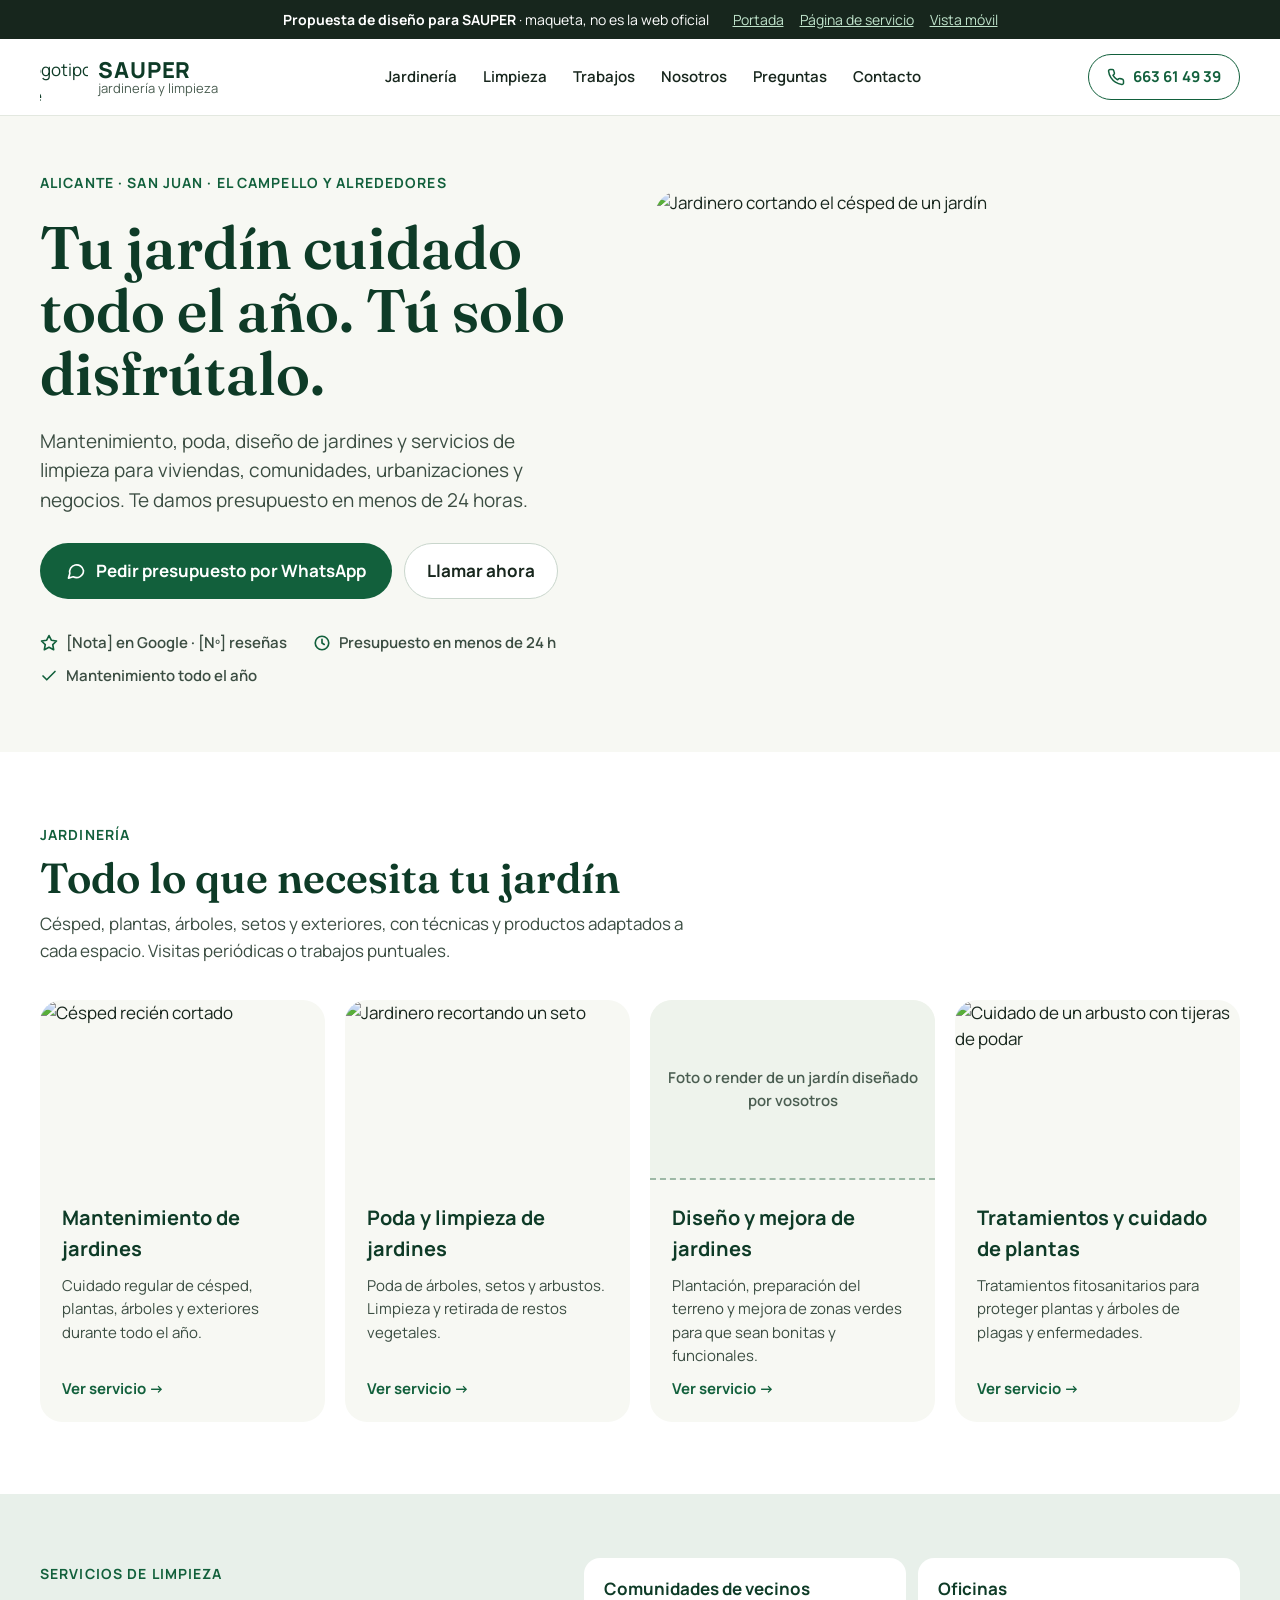
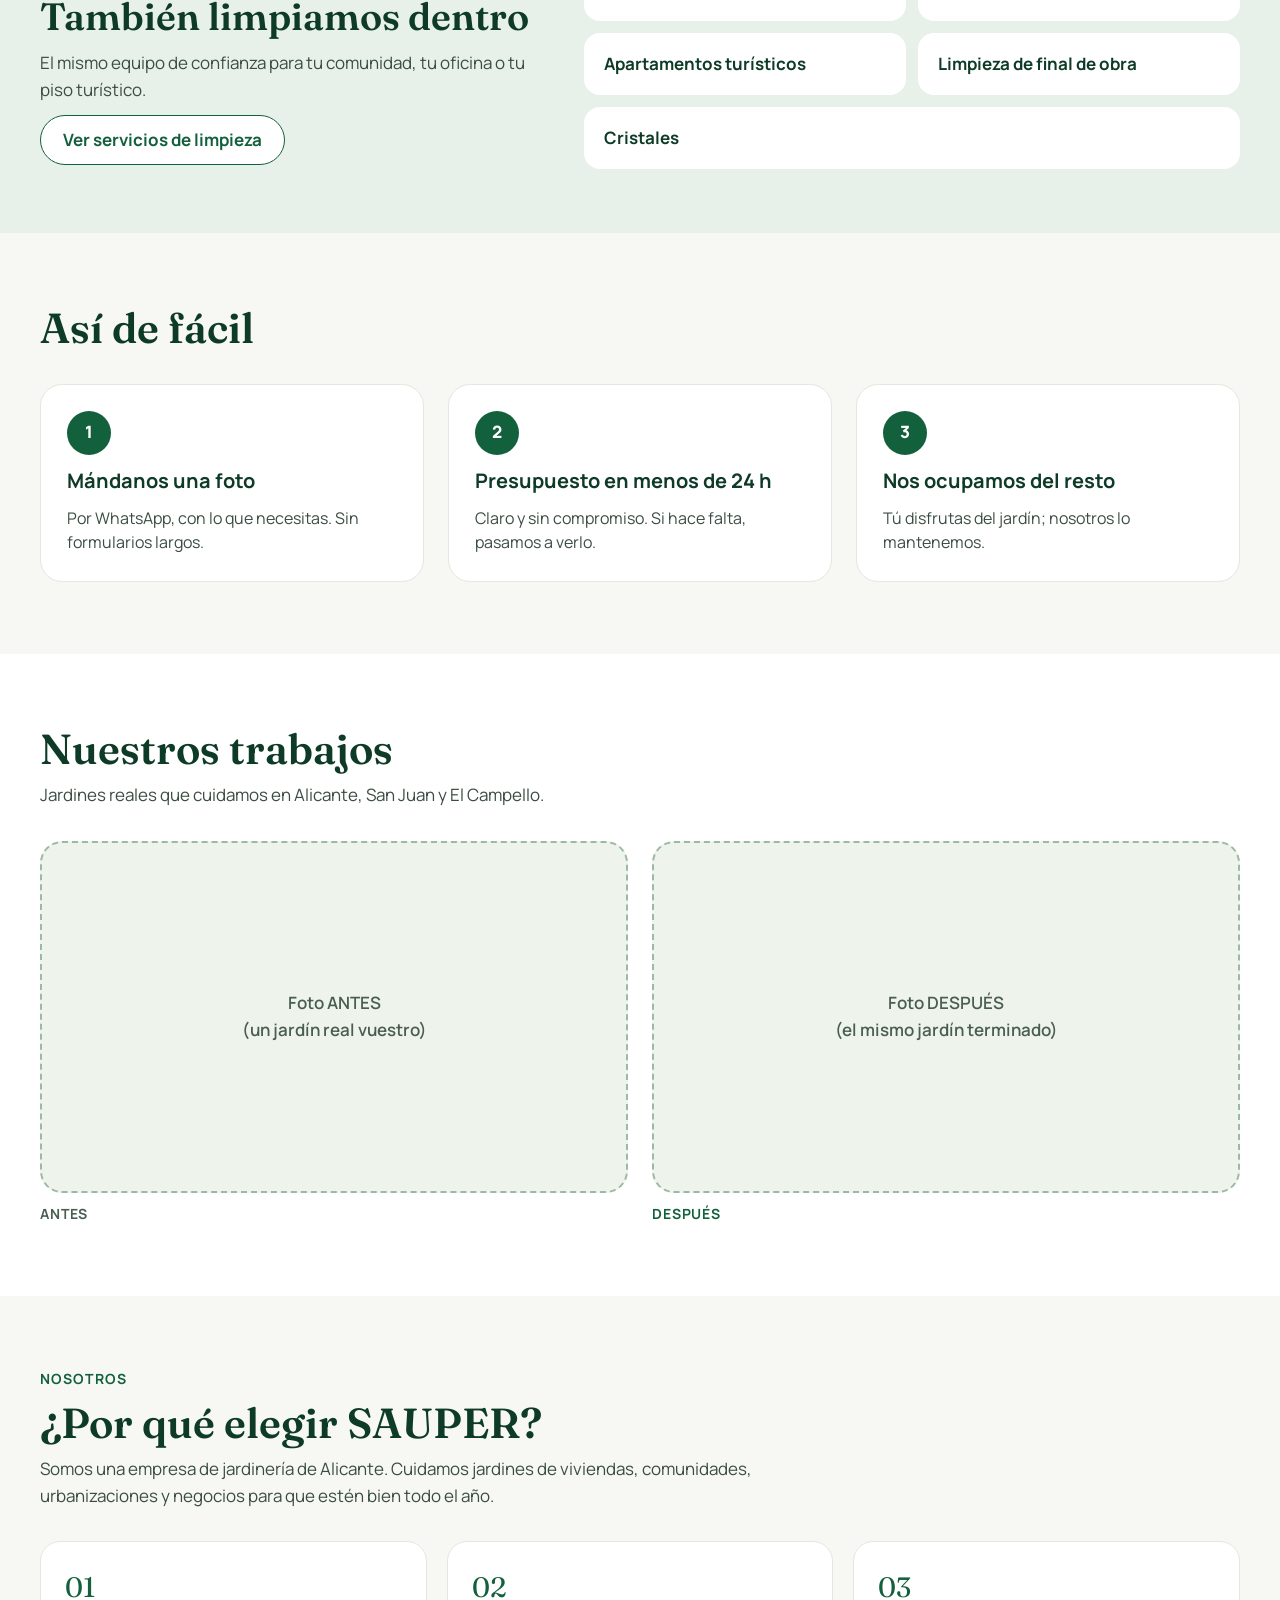
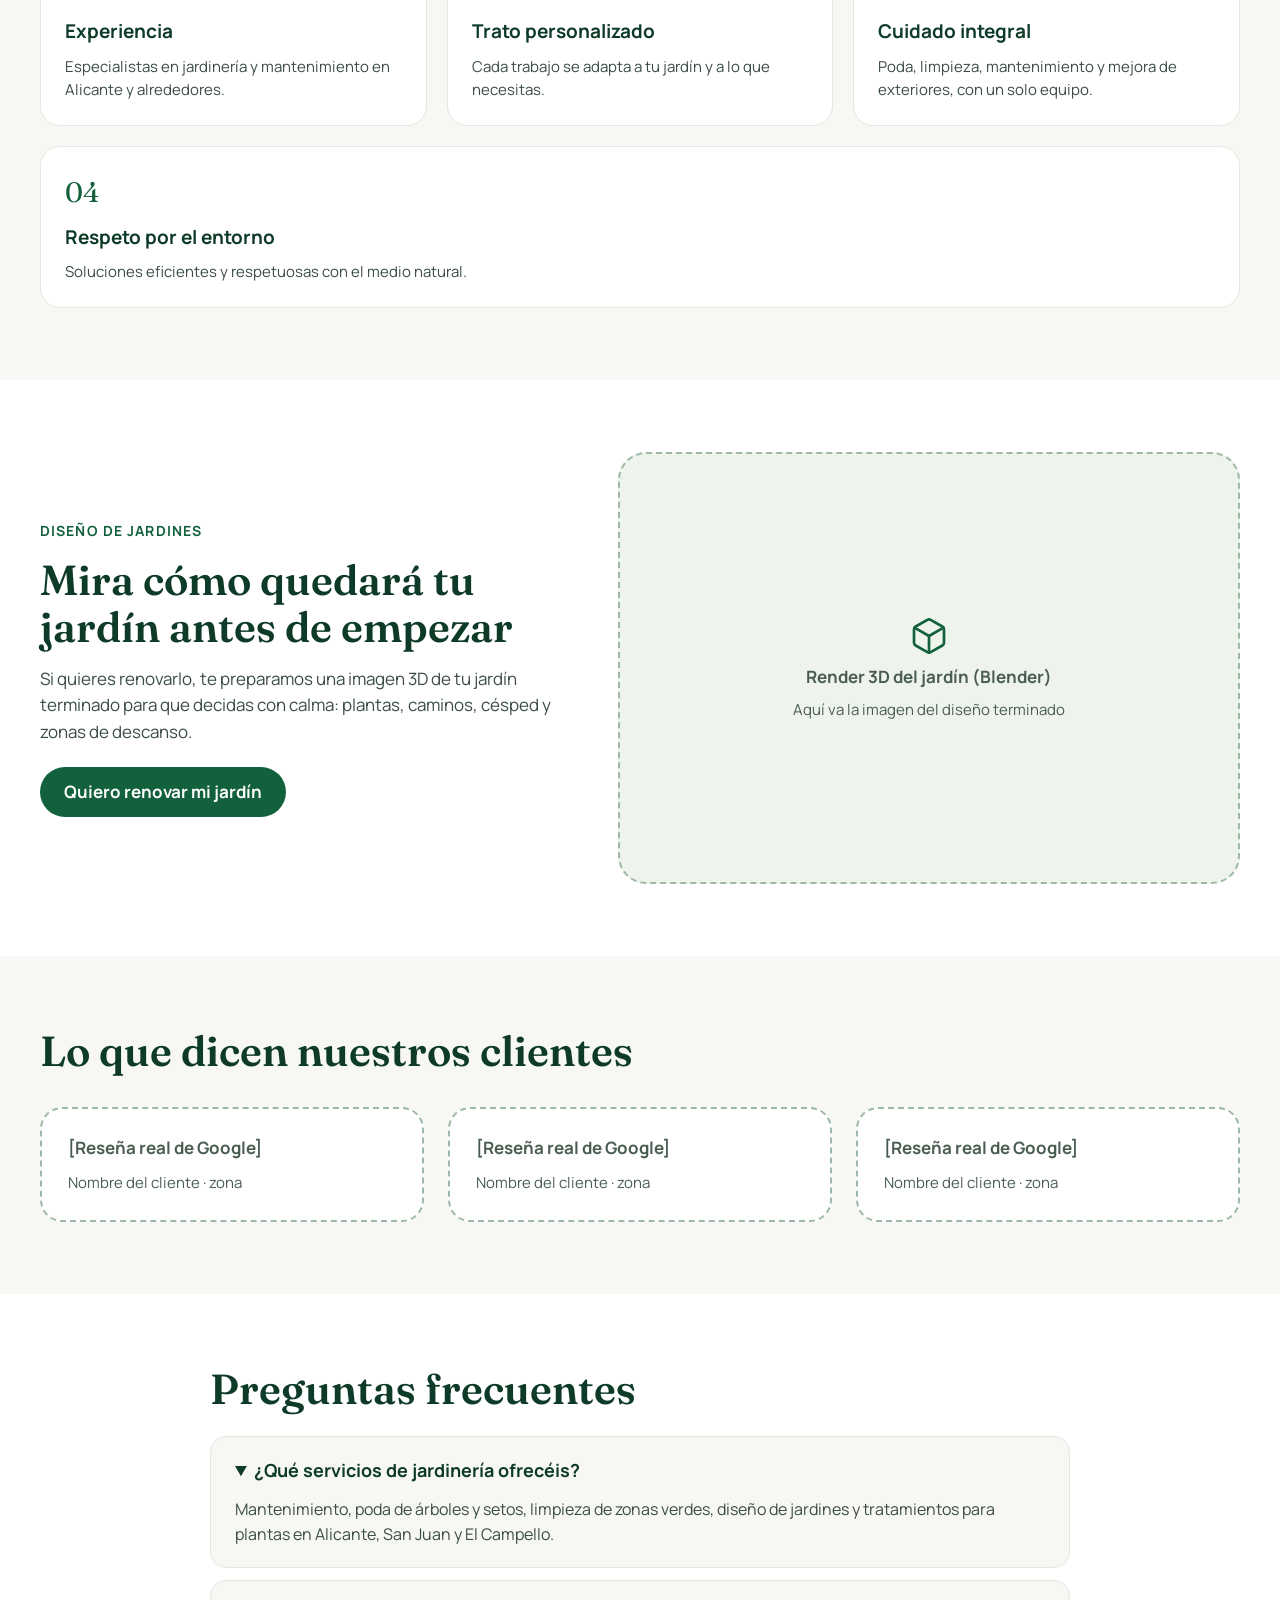
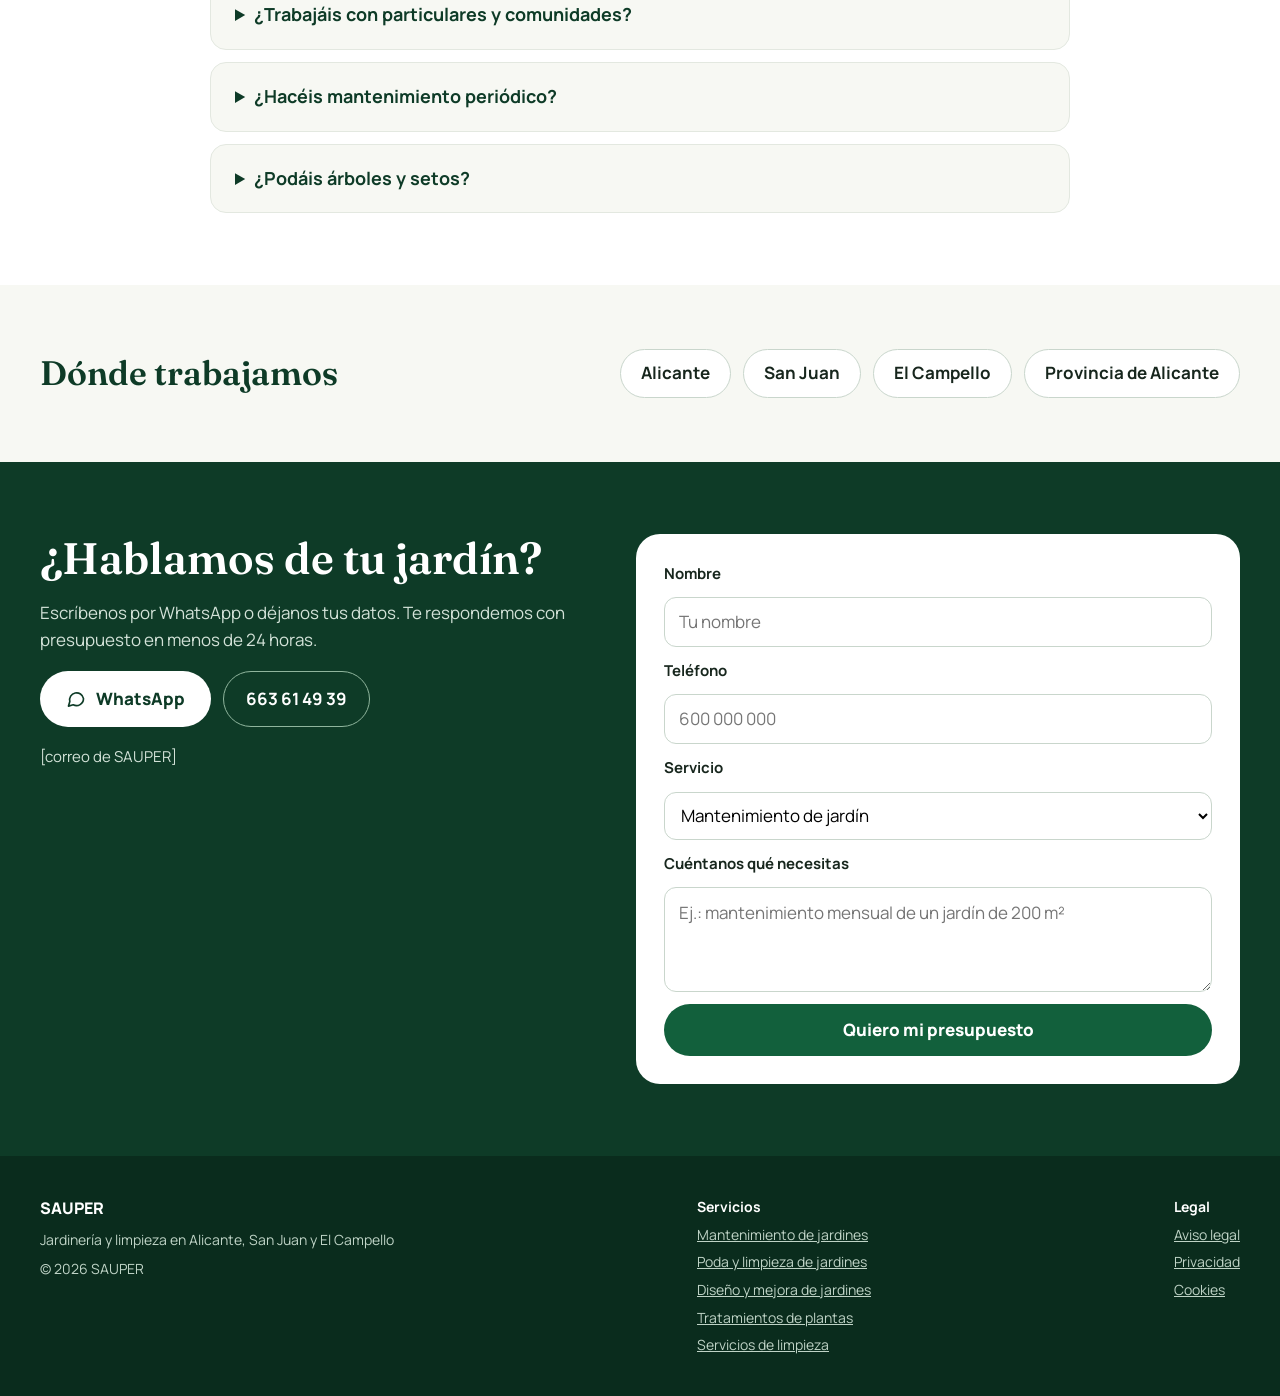
==== index.html @ d4f75118 "Add files via upload" ====
<!doctype html>
<html lang="es">
<head>
<meta charset="utf-8">
<meta name="viewport" content="width=device-width, initial-scale=1">
<meta name="robots" content="noindex, nofollow">
<title>SAUPER · Propuesta de nueva web</title>
<link rel="preconnect" href="https://fonts.googleapis.com">
<link href="https://fonts.googleapis.com/css2?family=Fraunces:opsz,wght@9..144,500;9..144,600&amp;family=Manrope:wght@400;500;600;700;800&amp;display=swap" rel="stylesheet">
<style>
body{margin:0}
a{color:#12603C}a:hover{color:#0B4129}
</style>
</head>
<body>
<div style="background:#17261D;color:#FFFFFF;font-family:'Manrope',system-ui,sans-serif;font-size:14px;padding:10px 24px;display:flex;flex-wrap:wrap;gap:8px 24px;align-items:center;justify-content:center;text-align:center"><span><strong>Propuesta de diseño para SAUPER</strong> · maqueta, no es la web oficial</span><span style="display:flex;gap:16px"><a href="index.html" style="color:#BFE3CB">Portada</a><a href="servicio-poda.html" style="color:#BFE3CB">Página de servicio</a><a href="movil.html" style="color:#BFE3CB">Vista móvil</a></span></div>
<div style="width: 100%; background: #F7F8F3; color: #17261D; font-family: 'Manrope', system-ui, sans-serif; font-size: 17px; line-height: 1.55">
<header style="background: #FFFFFF; border-bottom: 1px solid #E3E8E0">
<div style="max-width: 1200px; margin: 0 auto; padding: 14px 24px; display: flex; flex-wrap: wrap; align-items: center; justify-content: space-between; gap: 16px">
<a href="#inicio" style="display: flex; align-items: center; gap: 10px; text-decoration: none; color: #0E3B27">
<span style="width:48px;height:48px;overflow:hidden;position:relative;display:inline-block;flex:none"><img src="https://sauper.es/wp-content/themes/default/assets/img/logo.png" alt="Logotipo de SAUPER" style="position:absolute;width:82.8px;left:-18.0px;top:-11.9px;max-width:none"></span>
<span style="display: flex; flex-direction: column; line-height: 1.05">
<span style="font-weight: 800; font-size: 22px; letter-spacing: 0.04em">SAUPER</span>
<span style="font-size: 13px; color: #4A5D51">jardinería y limpieza</span>
</span>
</a>
<nav aria-label="Principal" style="display: flex; flex-wrap: wrap; gap: 26px; font-weight: 600; font-size: 15px">
<a href="#servicios" style="text-decoration: none; color: #17261D">Jardinería</a>
<a href="#limpieza" style="text-decoration: none; color: #17261D">Limpieza</a>
<a href="#trabajos" style="text-decoration: none; color: #17261D">Trabajos</a>
<a href="#nosotros" style="text-decoration: none; color: #17261D">Nosotros</a>
<a href="#preguntas" style="text-decoration: none; color: #17261D">Preguntas</a>
<a href="#contacto" style="text-decoration: none; color: #17261D">Contacto</a>
</nav>
<a href="tel:+34663614939" style="display: inline-flex; align-items: center; gap: 8px; min-height: 44px; padding: 0 18px; border-radius: 999px; border: 1.5px solid #12603C; color: #12603C; font-weight: 700; font-size: 15px; text-decoration: none">
<svg aria-hidden="true" width="18" height="18" viewBox="0 0 24 24" fill="none" stroke="currentColor" stroke-width="2" stroke-linecap="round" stroke-linejoin="round"><path d="M22 16.9v3a2 2 0 0 1-2.2 2 19.8 19.8 0 0 1-8.6-3.1 19.5 19.5 0 0 1-6-6A19.8 19.8 0 0 1 2.1 4.2 2 2 0 0 1 4.1 2h3a2 2 0 0 1 2 1.7c.1.9.4 1.8.7 2.7a2 2 0 0 1-.5 2.1L8 9.8a16 16 0 0 0 6 6l1.3-1.3a2 2 0 0 1 2.1-.4c.9.3 1.8.6 2.7.7a2 2 0 0 1 1.7 2z"></path></svg>
663 61 49 39
</a>
</div>
</header>
<section id="inicio" style="max-width: 1200px; margin: 0 auto; padding: 56px 24px 64px; display: flex; flex-wrap: wrap; align-items: center; gap: 48px">
<div style="flex: 1 1 440px; min-width: 0; display: flex; flex-direction: column; gap: 22px">
<p style="margin: 0; font-weight: 700; font-size: 14px; letter-spacing: 0.08em; text-transform: uppercase; color: #12603C">Alicante · San Juan · El Campello y alrededores</p>
<h1 style="margin: 0; font-family: 'Fraunces', Georgia, serif; font-weight: 600; font-size: 60px; line-height: 1.05; color: #0E3B27">Tu jardín cuidado todo el año. Tú solo disfrútalo.</h1>
<p style="margin: 0; font-size: 19px; color: #3B4D42; max-width: 540px">Mantenimiento, poda, diseño de jardines y servicios de limpieza para viviendas, comunidades, urbanizaciones y negocios. Te damos presupuesto en menos de 24 horas.</p>
<div style="display: flex; flex-wrap: wrap; gap: 12px; padding-top: 6px">
<a href="https://wa.me/34663614939" style="display: inline-flex; align-items: center; gap: 10px; min-height: 54px; padding: 0 26px; border-radius: 999px; background: #12603C; color: #FFFFFF; font-weight: 700; font-size: 17px; text-decoration: none">
<svg aria-hidden="true" width="20" height="20" viewBox="0 0 24 24" fill="none" stroke="currentColor" stroke-width="2" stroke-linecap="round" stroke-linejoin="round"><path d="M21 11.5a8.4 8.4 0 0 1-12.4 7.4L3 20.5l1.6-5.4A8.4 8.4 0 1 1 21 11.5z"></path></svg>
Pedir presupuesto por WhatsApp
</a>
<a href="tel:+34663614939" style="display: inline-flex; align-items: center; min-height: 54px; padding: 0 22px; border-radius: 999px; background: #FFFFFF; border: 1.5px solid #C9D6CC; color: #17261D; font-weight: 700; font-size: 17px; text-decoration: none">Llamar ahora</a>
</div>
<div style="display: flex; flex-wrap: wrap; gap: 10px 26px; padding-top: 10px; font-size: 15px; color: #3B4D42; font-weight: 600">
<span style="display: inline-flex; align-items: center; gap: 8px"><svg aria-hidden="true" width="18" height="18" viewBox="0 0 24 24" fill="none" stroke="#12603C" stroke-width="2.2" stroke-linecap="round" stroke-linejoin="round"><polygon points="12 2 15.1 8.3 22 9.3 17 14.1 18.2 21 12 17.8 5.8 21 7 14.1 2 9.3 8.9 8.3 12 2"></polygon></svg>[Nota] en Google · [Nº] reseñas</span>
<span style="display: inline-flex; align-items: center; gap: 8px"><svg aria-hidden="true" width="18" height="18" viewBox="0 0 24 24" fill="none" stroke="#12603C" stroke-width="2.2" stroke-linecap="round" stroke-linejoin="round"><circle cx="12" cy="12" r="9"></circle><polyline points="12 7 12 12 15 14"></polyline></svg>Presupuesto en menos de 24 h</span>
<span style="display: inline-flex; align-items: center; gap: 8px"><svg aria-hidden="true" width="18" height="18" viewBox="0 0 24 24" fill="none" stroke="#12603C" stroke-width="2.2" stroke-linecap="round" stroke-linejoin="round"><polyline points="20 6 9 17 4 12"></polyline></svg>Mantenimiento todo el año</span>
</div>
</div>
<div style="flex: 1 1 460px; min-width: 0">
<img src="https://sauper.es/wp-content/uploads/2026/05/Perfekt-gemahter-Rasen-%E2%80%93-Tipps-fur-ein-gleichmasiges-Schnittbild.jpg" alt="Jardinero cortando el césped de un jardín" style="width: 100%; height: 480px; object-fit: cover; border-radius: 28px; display: block">
</div>
</section>
<section id="servicios" style="background: #FFFFFF; padding: 72px 0">
<div style="max-width: 1200px; margin: 0 auto; padding: 0 24px; display: flex; flex-direction: column; gap: 36px">
<div style="display: flex; flex-direction: column; gap: 10px; max-width: 680px">
<p style="margin: 0; font-weight: 700; font-size: 14px; letter-spacing: 0.08em; text-transform: uppercase; color: #12603C">Jardinería</p>
<h2 style="margin: 0; font-family: 'Fraunces', Georgia, serif; font-weight: 600; font-size: 42px; line-height: 1.1; color: #0E3B27">Todo lo que necesita tu jardín</h2>
<p style="margin: 0; color: #3B4D42">Césped, plantas, árboles, setos y exteriores, con técnicas y productos adaptados a cada espacio. Visitas periódicas o trabajos puntuales.</p>
</div>
<div style="display: flex; flex-wrap: wrap; gap: 20px">
<article style="flex: 1 1 250px; min-width: 0; background: #F7F8F3; border-radius: 22px; overflow: hidden; display: flex; flex-direction: column">
<img src="https://sauper.es/wp-content/uploads/2026/05/Perfekt-gemahter-Rasen-%E2%80%93-Tipps-fur-ein-gleichmasiges-Schnittbild.jpg" alt="Césped recién cortado" style="width: 100%; height: 180px; object-fit: cover; display: block">
<div style="padding: 22px; display: flex; flex-direction: column; gap: 10px; flex-grow: 1">
<h3 style="margin: 0; font-size: 20px; color: #0E3B27">Mantenimiento de jardines</h3>
<p style="margin: 0; color: #3B4D42; font-size: 15px; flex-grow: 1">Cuidado regular de césped, plantas, árboles y exteriores durante todo el año.</p>
<a href="#" style="font-weight: 700; font-size: 15px; text-decoration: none">Ver servicio →</a>
</div>
</article>
<article style="flex: 1 1 250px; min-width: 0; background: #F7F8F3; border-radius: 22px; overflow: hidden; display: flex; flex-direction: column">
<img src="https://sauper.es/wp-content/uploads/2026/05/3613.jpg" alt="Jardinero recortando un seto" style="width: 100%; height: 180px; object-fit: cover; object-position: 60% 30%; display: block">
<div style="padding: 22px; display: flex; flex-direction: column; gap: 10px; flex-grow: 1">
<h3 style="margin: 0; font-size: 20px; color: #0E3B27">Poda y limpieza de jardines</h3>
<p style="margin: 0; color: #3B4D42; font-size: 15px; flex-grow: 1">Poda de árboles, setos y arbustos. Limpieza y retirada de restos vegetales.</p>
<a href="servicio-poda.html" style="font-weight: 700; font-size: 15px; text-decoration: none">Ver servicio →</a>
</div>
</article>
<article style="flex: 1 1 250px; min-width: 0; background: #F7F8F3; border-radius: 22px; overflow: hidden; display: flex; flex-direction: column">
<div style="height: 180px; box-sizing: border-box; border-bottom: 2px dashed #9DB8A6; background: #EEF3EC; display: flex; align-items: center; justify-content: center; text-align: center; padding: 16px; color: #4A5D51; font-weight: 600; font-size: 15px">Foto o render de un jardín diseñado por vosotros</div>
<div style="padding: 22px; display: flex; flex-direction: column; gap: 10px; flex-grow: 1">
<h3 style="margin: 0; font-size: 20px; color: #0E3B27">Diseño y mejora de jardines</h3>
<p style="margin: 0; color: #3B4D42; font-size: 15px; flex-grow: 1">Plantación, preparación del terreno y mejora de zonas verdes para que sean bonitas y funcionales.</p>
<a href="#" style="font-weight: 700; font-size: 15px; text-decoration: none">Ver servicio →</a>
</div>
</article>
<article style="flex: 1 1 250px; min-width: 0; background: #F7F8F3; border-radius: 22px; overflow: hidden; display: flex; flex-direction: column">
<img src="https://sauper.es/wp-content/uploads/2026/05/314.jpg" alt="Cuidado de un arbusto con tijeras de podar" style="width: 100%; height: 180px; object-fit: cover; display: block">
<div style="padding: 22px; display: flex; flex-direction: column; gap: 10px; flex-grow: 1">
<h3 style="margin: 0; font-size: 20px; color: #0E3B27">Tratamientos y cuidado de plantas</h3>
<p style="margin: 0; color: #3B4D42; font-size: 15px; flex-grow: 1">Tratamientos fitosanitarios para proteger plantas y árboles de plagas y enfermedades.</p>
<a href="#" style="font-weight: 700; font-size: 15px; text-decoration: none">Ver servicio →</a>
</div>
</article>
</div>
</div>
</section>
<section id="limpieza" style="padding: 64px 0; background: #E8F0EA">
<div style="max-width: 1200px; margin: 0 auto; padding: 0 24px; display: flex; flex-wrap: wrap; align-items: center; gap: 32px 48px">
<div style="flex: 1 1 360px; min-width: 0; display: flex; flex-direction: column; gap: 12px">
<p style="margin: 0; font-weight: 700; font-size: 14px; letter-spacing: 0.08em; text-transform: uppercase; color: #12603C">Servicios de limpieza</p>
<h2 style="margin: 0; font-family: 'Fraunces', Georgia, serif; font-weight: 600; font-size: 38px; line-height: 1.1; color: #0E3B27">También limpiamos dentro</h2>
<p style="margin: 0; color: #3B4D42">El mismo equipo de confianza para tu comunidad, tu oficina o tu piso turístico.</p>
<div><a href="#" style="display: inline-flex; align-items: center; min-height: 48px; padding: 0 22px; border-radius: 999px; background: #FFFFFF; border: 1.5px solid #12603C; color: #12603C; font-weight: 700; text-decoration: none">Ver servicios de limpieza</a></div>
</div>
<ul style="flex: 1 1 520px; min-width: 0; margin: 0; padding: 0; list-style: none; display: flex; flex-wrap: wrap; gap: 12px">
<li style="flex: 1 1 200px; padding: 18px 20px; border-radius: 16px; background: #FFFFFF; font-weight: 700; color: #0E3B27">Comunidades de vecinos</li>
<li style="flex: 1 1 200px; padding: 18px 20px; border-radius: 16px; background: #FFFFFF; font-weight: 700; color: #0E3B27">Oficinas</li>
<li style="flex: 1 1 200px; padding: 18px 20px; border-radius: 16px; background: #FFFFFF; font-weight: 700; color: #0E3B27">Apartamentos turísticos</li>
<li style="flex: 1 1 200px; padding: 18px 20px; border-radius: 16px; background: #FFFFFF; font-weight: 700; color: #0E3B27">Limpieza de final de obra</li>
<li style="flex: 1 1 200px; padding: 18px 20px; border-radius: 16px; background: #FFFFFF; font-weight: 700; color: #0E3B27">Cristales</li>
</ul>
</div>
</section>
<section style="padding: 72px 0">
<div style="max-width: 1200px; margin: 0 auto; padding: 0 24px; display: flex; flex-direction: column; gap: 32px">
<h2 style="margin: 0; font-family: 'Fraunces', Georgia, serif; font-weight: 600; font-size: 42px; line-height: 1.1; color: #0E3B27">Así de fácil</h2>
<ol style="margin: 0; padding: 0; list-style: none; display: flex; flex-wrap: wrap; gap: 24px">
<li style="flex: 1 1 260px; min-width: 0; display: flex; flex-direction: column; gap: 10px; padding: 26px; background: #FFFFFF; border: 1px solid #E3E8E0; border-radius: 22px">
<span style="width: 44px; height: 44px; border-radius: 50%; background: #12603C; color: #FFFFFF; display: flex; align-items: center; justify-content: center; font-weight: 800">1</span>
<h3 style="margin: 0; font-size: 20px; color: #0E3B27">Mándanos una foto</h3>
<p style="margin: 0; color: #3B4D42; font-size: 16px">Por WhatsApp, con lo que necesitas. Sin formularios largos.</p>
</li>
<li style="flex: 1 1 260px; min-width: 0; display: flex; flex-direction: column; gap: 10px; padding: 26px; background: #FFFFFF; border: 1px solid #E3E8E0; border-radius: 22px">
<span style="width: 44px; height: 44px; border-radius: 50%; background: #12603C; color: #FFFFFF; display: flex; align-items: center; justify-content: center; font-weight: 800">2</span>
<h3 style="margin: 0; font-size: 20px; color: #0E3B27">Presupuesto en menos de 24 h</h3>
<p style="margin: 0; color: #3B4D42; font-size: 16px">Claro y sin compromiso. Si hace falta, pasamos a verlo.</p>
</li>
<li style="flex: 1 1 260px; min-width: 0; display: flex; flex-direction: column; gap: 10px; padding: 26px; background: #FFFFFF; border: 1px solid #E3E8E0; border-radius: 22px">
<span style="width: 44px; height: 44px; border-radius: 50%; background: #12603C; color: #FFFFFF; display: flex; align-items: center; justify-content: center; font-weight: 800">3</span>
<h3 style="margin: 0; font-size: 20px; color: #0E3B27">Nos ocupamos del resto</h3>
<p style="margin: 0; color: #3B4D42; font-size: 16px">Tú disfrutas del jardín; nosotros lo mantenemos.</p>
</li>
</ol>
</div>
</section>
<section id="trabajos" style="background: #FFFFFF; padding: 72px 0">
<div style="max-width: 1200px; margin: 0 auto; padding: 0 24px; display: flex; flex-direction: column; gap: 32px">
<div style="display: flex; flex-direction: column; gap: 10px; max-width: 640px">
<h2 style="margin: 0; font-family: 'Fraunces', Georgia, serif; font-weight: 600; font-size: 42px; line-height: 1.1; color: #0E3B27">Nuestros trabajos</h2>
<p style="margin: 0; color: #3B4D42">Jardines reales que cuidamos en Alicante, San Juan y El Campello.</p>
</div>
<div style="display: flex; flex-wrap: wrap; gap: 24px">
<figure style="flex: 1 1 360px; min-width: 0; margin: 0; display: flex; flex-direction: column; gap: 10px">
<div style="height: 300px; border-radius: 22px; border: 2px dashed #9DB8A6; background: #EEF3EC; display: flex; align-items: center; justify-content: center; text-align: center; padding: 24px; color: #4A5D51; font-weight: 600">Foto ANTES<br>(un jardín real vuestro)</div>
<figcaption style="font-size: 14px; font-weight: 700; color: #4A5D51; text-transform: uppercase; letter-spacing: 0.06em">Antes</figcaption>
</figure>
<figure style="flex: 1 1 360px; min-width: 0; margin: 0; display: flex; flex-direction: column; gap: 10px">
<div style="height: 300px; border-radius: 22px; border: 2px dashed #9DB8A6; background: #EEF3EC; display: flex; align-items: center; justify-content: center; text-align: center; padding: 24px; color: #4A5D51; font-weight: 600">Foto DESPUÉS<br>(el mismo jardín terminado)</div>
<figcaption style="font-size: 14px; font-weight: 700; color: #12603C; text-transform: uppercase; letter-spacing: 0.06em">Después</figcaption>
</figure>
</div>
</div>
</section>
<section id="nosotros" style="padding: 72px 0">
<div style="max-width: 1200px; margin: 0 auto; padding: 0 24px; display: flex; flex-direction: column; gap: 32px">
<div style="display: flex; flex-direction: column; gap: 10px; max-width: 720px">
<p style="margin: 0; font-weight: 700; font-size: 14px; letter-spacing: 0.08em; text-transform: uppercase; color: #12603C">Nosotros</p>
<h2 style="margin: 0; font-family: 'Fraunces', Georgia, serif; font-weight: 600; font-size: 42px; line-height: 1.1; color: #0E3B27">¿Por qué elegir SAUPER?</h2>
<p style="margin: 0; color: #3B4D42">Somos una empresa de jardinería de Alicante. Cuidamos jardines de viviendas, comunidades, urbanizaciones y negocios para que estén bien todo el año.</p>
</div>
<div style="display: flex; flex-wrap: wrap; gap: 20px">
<div style="flex: 1 1 250px; min-width: 0; padding: 24px; background: #FFFFFF; border: 1px solid #E3E8E0; border-radius: 20px; display: flex; flex-direction: column; gap: 8px">
<span style="font-family: 'Fraunces', Georgia, serif; font-size: 28px; color: #12603C">01</span>
<h3 style="margin: 0; font-size: 19px; color: #0E3B27">Experiencia</h3>
<p style="margin: 0; color: #3B4D42; font-size: 15px">Especialistas en jardinería y mantenimiento en Alicante y alrededores.</p>
</div>
<div style="flex: 1 1 250px; min-width: 0; padding: 24px; background: #FFFFFF; border: 1px solid #E3E8E0; border-radius: 20px; display: flex; flex-direction: column; gap: 8px">
<span style="font-family: 'Fraunces', Georgia, serif; font-size: 28px; color: #12603C">02</span>
<h3 style="margin: 0; font-size: 19px; color: #0E3B27">Trato personalizado</h3>
<p style="margin: 0; color: #3B4D42; font-size: 15px">Cada trabajo se adapta a tu jardín y a lo que necesitas.</p>
</div>
<div style="flex: 1 1 250px; min-width: 0; padding: 24px; background: #FFFFFF; border: 1px solid #E3E8E0; border-radius: 20px; display: flex; flex-direction: column; gap: 8px">
<span style="font-family: 'Fraunces', Georgia, serif; font-size: 28px; color: #12603C">03</span>
<h3 style="margin: 0; font-size: 19px; color: #0E3B27">Cuidado integral</h3>
<p style="margin: 0; color: #3B4D42; font-size: 15px">Poda, limpieza, mantenimiento y mejora de exteriores, con un solo equipo.</p>
</div>
<div style="flex: 1 1 250px; min-width: 0; padding: 24px; background: #FFFFFF; border: 1px solid #E3E8E0; border-radius: 20px; display: flex; flex-direction: column; gap: 8px">
<span style="font-family: 'Fraunces', Georgia, serif; font-size: 28px; color: #12603C">04</span>
<h3 style="margin: 0; font-size: 19px; color: #0E3B27">Respeto por el entorno</h3>
<p style="margin: 0; color: #3B4D42; font-size: 15px">Soluciones eficientes y respetuosas con el medio natural.</p>
</div>
</div>
</div>
</section>
<section style="background: #FFFFFF; padding: 72px 0">
<div style="max-width: 1200px; margin: 0 auto; padding: 0 24px; display: flex; flex-wrap: wrap; align-items: center; gap: 48px">
<div style="flex: 1 1 420px; min-width: 0; display: flex; flex-direction: column; gap: 16px">
<p style="margin: 0; font-weight: 700; font-size: 14px; letter-spacing: 0.08em; text-transform: uppercase; color: #12603C">Diseño de jardines</p>
<h2 style="margin: 0; font-family: 'Fraunces', Georgia, serif; font-weight: 600; font-size: 42px; line-height: 1.1; color: #0E3B27">Mira cómo quedará tu jardín antes de empezar</h2>
<p style="margin: 0; color: #3B4D42">Si quieres renovarlo, te preparamos una imagen 3D de tu jardín terminado para que decidas con calma: plantas, caminos, césped y zonas de descanso.</p>
<div style="padding-top: 6px"><a href="https://wa.me/34663614939" style="display: inline-flex; align-items: center; min-height: 50px; padding: 0 24px; border-radius: 999px; background: #12603C; color: #FFFFFF; font-weight: 700; text-decoration: none">Quiero renovar mi jardín</a></div>
</div>
<div style="flex: 1 1 460px; min-width: 0; height: 380px; border-radius: 28px; border: 2px dashed #9DB8A6; background: #EEF3EC; display: flex; flex-direction: column; align-items: center; justify-content: center; gap: 8px; text-align: center; padding: 24px; color: #4A5D51">
<svg aria-hidden="true" width="40" height="40" viewBox="0 0 24 24" fill="none" stroke="#12603C" stroke-width="1.6" stroke-linecap="round" stroke-linejoin="round"><path d="M21 16V8a2 2 0 0 0-1-1.7l-7-4a2 2 0 0 0-2 0l-7 4A2 2 0 0 0 3 8v8a2 2 0 0 0 1 1.7l7 4a2 2 0 0 0 2 0l7-4a2 2 0 0 0 1-1.7z"></path><polyline points="3.3 7 12 12 20.7 7"></polyline><line x1="12" y1="22" x2="12" y2="12"></line></svg>
<span style="font-weight: 700">Render 3D del jardín (Blender)</span>
<span style="font-size: 15px">Aquí va la imagen del diseño terminado</span>
</div>
</div>
</section>
<section style="padding: 72px 0">
<div style="max-width: 1200px; margin: 0 auto; padding: 0 24px; display: flex; flex-direction: column; gap: 32px">
<h2 style="margin: 0; font-family: 'Fraunces', Georgia, serif; font-weight: 600; font-size: 42px; line-height: 1.1; color: #0E3B27">Lo que dicen nuestros clientes</h2>
<div style="display: flex; flex-wrap: wrap; gap: 24px">
<blockquote style="flex: 1 1 300px; min-width: 0; margin: 0; padding: 26px; border-radius: 22px; border: 2px dashed #9DB8A6; background: #FFFFFF; color: #4A5D51; display: flex; flex-direction: column; gap: 10px">
<span style="font-weight: 700">[Reseña real de Google]</span>
<span style="font-size: 15px">Nombre del cliente · zona</span>
</blockquote>
<blockquote style="flex: 1 1 300px; min-width: 0; margin: 0; padding: 26px; border-radius: 22px; border: 2px dashed #9DB8A6; background: #FFFFFF; color: #4A5D51; display: flex; flex-direction: column; gap: 10px">
<span style="font-weight: 700">[Reseña real de Google]</span>
<span style="font-size: 15px">Nombre del cliente · zona</span>
</blockquote>
<blockquote style="flex: 1 1 300px; min-width: 0; margin: 0; padding: 26px; border-radius: 22px; border: 2px dashed #9DB8A6; background: #FFFFFF; color: #4A5D51; display: flex; flex-direction: column; gap: 10px">
<span style="font-weight: 700">[Reseña real de Google]</span>
<span style="font-size: 15px">Nombre del cliente · zona</span>
</blockquote>
</div>
</div>
</section>
<section id="preguntas" style="background: #FFFFFF; padding: 72px 0">
<div style="max-width: 860px; margin: 0 auto; padding: 0 24px; display: flex; flex-direction: column; gap: 24px">
<h2 style="margin: 0; font-family: 'Fraunces', Georgia, serif; font-weight: 600; font-size: 42px; line-height: 1.1; color: #0E3B27">Preguntas frecuentes</h2>
<div style="display: flex; flex-direction: column; gap: 12px">
<details open style="padding: 20px 24px; border-radius: 16px; background: #F7F8F3; border: 1px solid #E3E8E0">
<summary style="font-weight: 700; font-size: 18px; color: #0E3B27; cursor: pointer">¿Qué servicios de jardinería ofrecéis?</summary>
<p style="margin: 12px 0 0; color: #3B4D42; font-size: 16px">Mantenimiento, poda de árboles y setos, limpieza de zonas verdes, diseño de jardines y tratamientos para plantas en Alicante, San Juan y El Campello.</p>
</details>
<details style="padding: 20px 24px; border-radius: 16px; background: #F7F8F3; border: 1px solid #E3E8E0">
<summary style="font-weight: 700; font-size: 18px; color: #0E3B27; cursor: pointer">¿Trabajáis con particulares y comunidades?</summary>
<p style="margin: 12px 0 0; color: #3B4D42; font-size: 16px">Sí: viviendas, comunidades de vecinos, urbanizaciones y negocios.</p>
</details>
<details style="padding: 20px 24px; border-radius: 16px; background: #F7F8F3; border: 1px solid #E3E8E0">
<summary style="font-weight: 700; font-size: 18px; color: #0E3B27; cursor: pointer">¿Hacéis mantenimiento periódico?</summary>
<p style="margin: 12px 0 0; color: #3B4D42; font-size: 16px">Sí, mantenimiento regular durante todo el año.</p>
</details>
<details style="padding: 20px 24px; border-radius: 16px; background: #F7F8F3; border: 1px solid #E3E8E0">
<summary style="font-weight: 700; font-size: 18px; color: #0E3B27; cursor: pointer">¿Podáis árboles y setos?</summary>
<p style="margin: 12px 0 0; color: #3B4D42; font-size: 16px">Sí, podamos árboles, arbustos y setos, y nos llevamos los restos.</p>
</details>
</div>
</div>
</section>
<section id="zonas" style="padding: 64px 0">
<div style="max-width: 1200px; margin: 0 auto; padding: 0 24px; display: flex; flex-wrap: wrap; align-items: center; justify-content: space-between; gap: 24px">
<h2 style="margin: 0; font-family: 'Fraunces', Georgia, serif; font-weight: 600; font-size: 34px; line-height: 1.1; color: #0E3B27">Dónde trabajamos</h2>
<ul style="margin: 0; padding: 0; list-style: none; display: flex; flex-wrap: wrap; gap: 12px">
<li style="padding: 10px 20px; border-radius: 999px; background: #FFFFFF; border: 1px solid #C9D6CC; font-weight: 700">Alicante</li>
<li style="padding: 10px 20px; border-radius: 999px; background: #FFFFFF; border: 1px solid #C9D6CC; font-weight: 700">San Juan</li>
<li style="padding: 10px 20px; border-radius: 999px; background: #FFFFFF; border: 1px solid #C9D6CC; font-weight: 700">El Campello</li>
<li style="padding: 10px 20px; border-radius: 999px; background: #FFFFFF; border: 1px solid #C9D6CC; font-weight: 700">Provincia de Alicante</li>
</ul>
</div>
</section>
<section id="contacto" style="background: #0E3B27; color: #FFFFFF; padding: 72px 0">
<div style="max-width: 1200px; margin: 0 auto; padding: 0 24px; display: flex; flex-wrap: wrap; gap: 48px; align-items: flex-start">
<div style="flex: 1 1 420px; min-width: 0; display: flex; flex-direction: column; gap: 18px">
<h2 style="margin: 0; font-family: 'Fraunces', Georgia, serif; font-weight: 600; font-size: 44px; line-height: 1.1; color: #FFFFFF">¿Hablamos de tu jardín?</h2>
<p style="margin: 0; color: #D3E2D8">Escríbenos por WhatsApp o déjanos tus datos. Te respondemos con presupuesto en menos de 24 horas.</p>
<div style="display: flex; flex-wrap: wrap; gap: 12px">
<a href="https://wa.me/34663614939" style="display: inline-flex; align-items: center; gap: 10px; min-height: 54px; padding: 0 26px; border-radius: 999px; background: #FFFFFF; color: #0E3B27; font-weight: 800; text-decoration: none">
<svg aria-hidden="true" width="20" height="20" viewBox="0 0 24 24" fill="none" stroke="currentColor" stroke-width="2" stroke-linecap="round" stroke-linejoin="round"><path d="M21 11.5a8.4 8.4 0 0 1-12.4 7.4L3 20.5l1.6-5.4A8.4 8.4 0 1 1 21 11.5z"></path></svg>
WhatsApp
</a>
<a href="tel:+34663614939" style="display: inline-flex; align-items: center; min-height: 54px; padding: 0 22px; border-radius: 999px; border: 1.5px solid #8FB59D; color: #FFFFFF; font-weight: 700; text-decoration: none">663 61 49 39</a>
</div>
<p style="margin: 0; color: #D3E2D8; font-size: 15px">[correo de SAUPER]</p>
</div>
<form style="flex: 1 1 420px; min-width: 0; background: #FFFFFF; color: #17261D; border-radius: 24px; padding: 28px; display: flex; flex-direction: column; gap: 12px">
<label for="f-nombre" style="font-weight: 700; font-size: 15px">Nombre</label>
<input id="f-nombre" type="text" placeholder="Tu nombre" style="min-height: 48px; border-radius: 12px; border: 1px solid #C9D6CC; padding: 0 14px; font: inherit">
<label for="f-tel" style="font-weight: 700; font-size: 15px">Teléfono</label>
<input id="f-tel" type="tel" placeholder="600 000 000" style="min-height: 48px; border-radius: 12px; border: 1px solid #C9D6CC; padding: 0 14px; font: inherit">
<label for="f-servicio" style="font-weight: 700; font-size: 15px">Servicio</label>
<select id="f-servicio" style="min-height: 48px; border-radius: 12px; border: 1px solid #C9D6CC; padding: 0 12px; font: inherit; background: #FFFFFF">
<option>Mantenimiento de jardín</option>
<option>Poda y limpieza</option>
<option>Diseño de jardín</option>
<option>Tratamientos de plantas</option>
<option>Servicios de limpieza</option>
</select>
<label for="f-msg" style="font-weight: 700; font-size: 15px">Cuéntanos qué necesitas</label>
<textarea id="f-msg" rows="3" placeholder="Ej.: mantenimiento mensual de un jardín de 200 m²" style="border-radius: 12px; border: 1px solid #C9D6CC; padding: 12px 14px; font: inherit; resize: vertical"></textarea>
<button type="button" style="min-height: 52px; border-radius: 999px; border: 0; background: #12603C; color: #FFFFFF; font: inherit; font-weight: 800; cursor: pointer">Quiero mi presupuesto</button>
</form>
</div>
</section>
<footer style="background: #0A2C1D; color: #BFD3C6; padding: 40px 0">
<div style="max-width: 1200px; margin: 0 auto; padding: 0 24px; display: flex; flex-wrap: wrap; justify-content: space-between; gap: 32px; font-size: 14px">
<div style="display: flex; flex-direction: column; gap: 8px">
<span style="font-weight: 800; color: #FFFFFF; font-size: 16px">SAUPER</span>
<span>Jardinería y limpieza en Alicante, San Juan y El Campello</span>
<span>© 2026 SAUPER</span>
</div>
<nav aria-label="Servicios" style="display: flex; flex-direction: column; gap: 6px">
<span style="font-weight: 700; color: #FFFFFF">Servicios</span>
<a href="#" style="color: #BFD3C6">Mantenimiento de jardines</a>
<a href="servicio-poda.html" style="color: #BFD3C6">Poda y limpieza de jardines</a>
<a href="#" style="color: #BFD3C6">Diseño y mejora de jardines</a>
<a href="#" style="color: #BFD3C6">Tratamientos de plantas</a>
<a href="#" style="color: #BFD3C6">Servicios de limpieza</a>
</nav>
<nav aria-label="Legal" style="display: flex; flex-direction: column; gap: 6px">
<span style="font-weight: 700; color: #FFFFFF">Legal</span>
<a href="#" style="color: #BFD3C6">Aviso legal</a>
<a href="#" style="color: #BFD3C6">Privacidad</a>
<a href="#" style="color: #BFD3C6">Cookies</a>
</nav>
</div>
</footer>
</div>
</body>
</html>
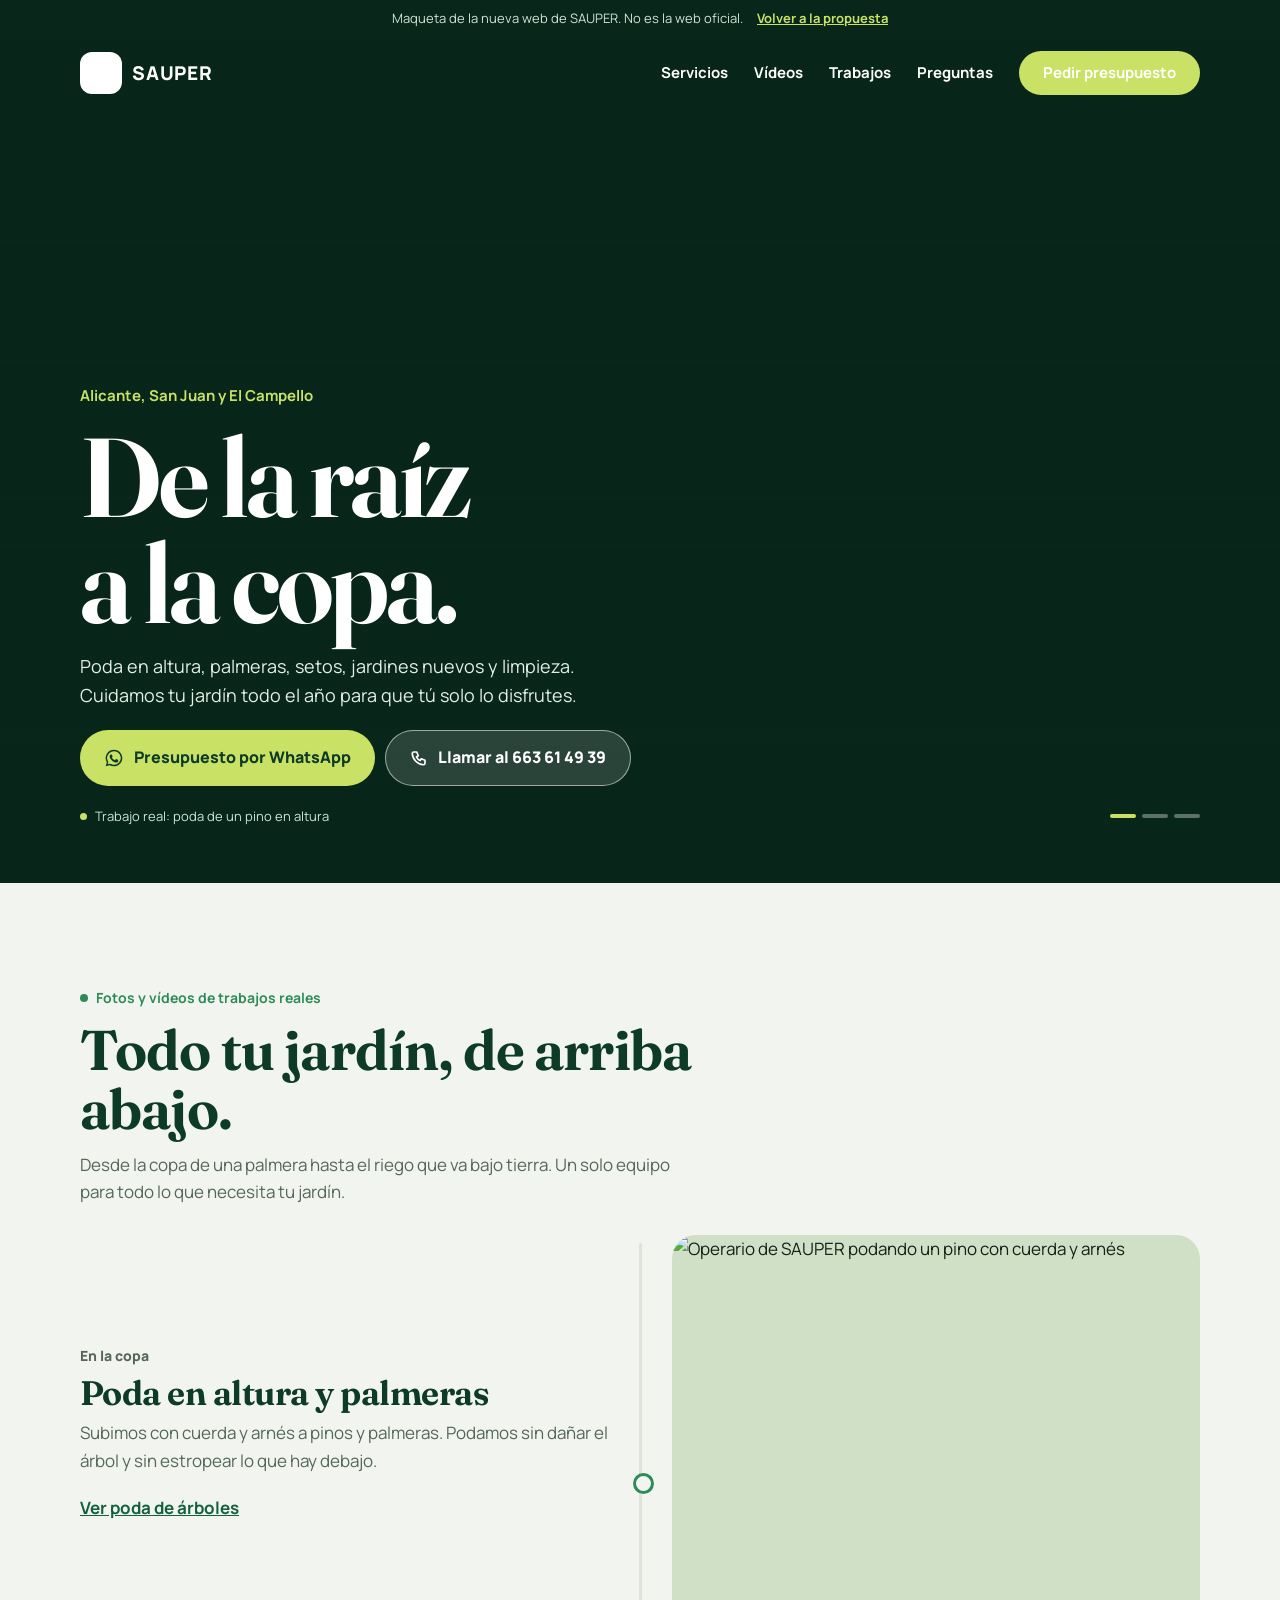
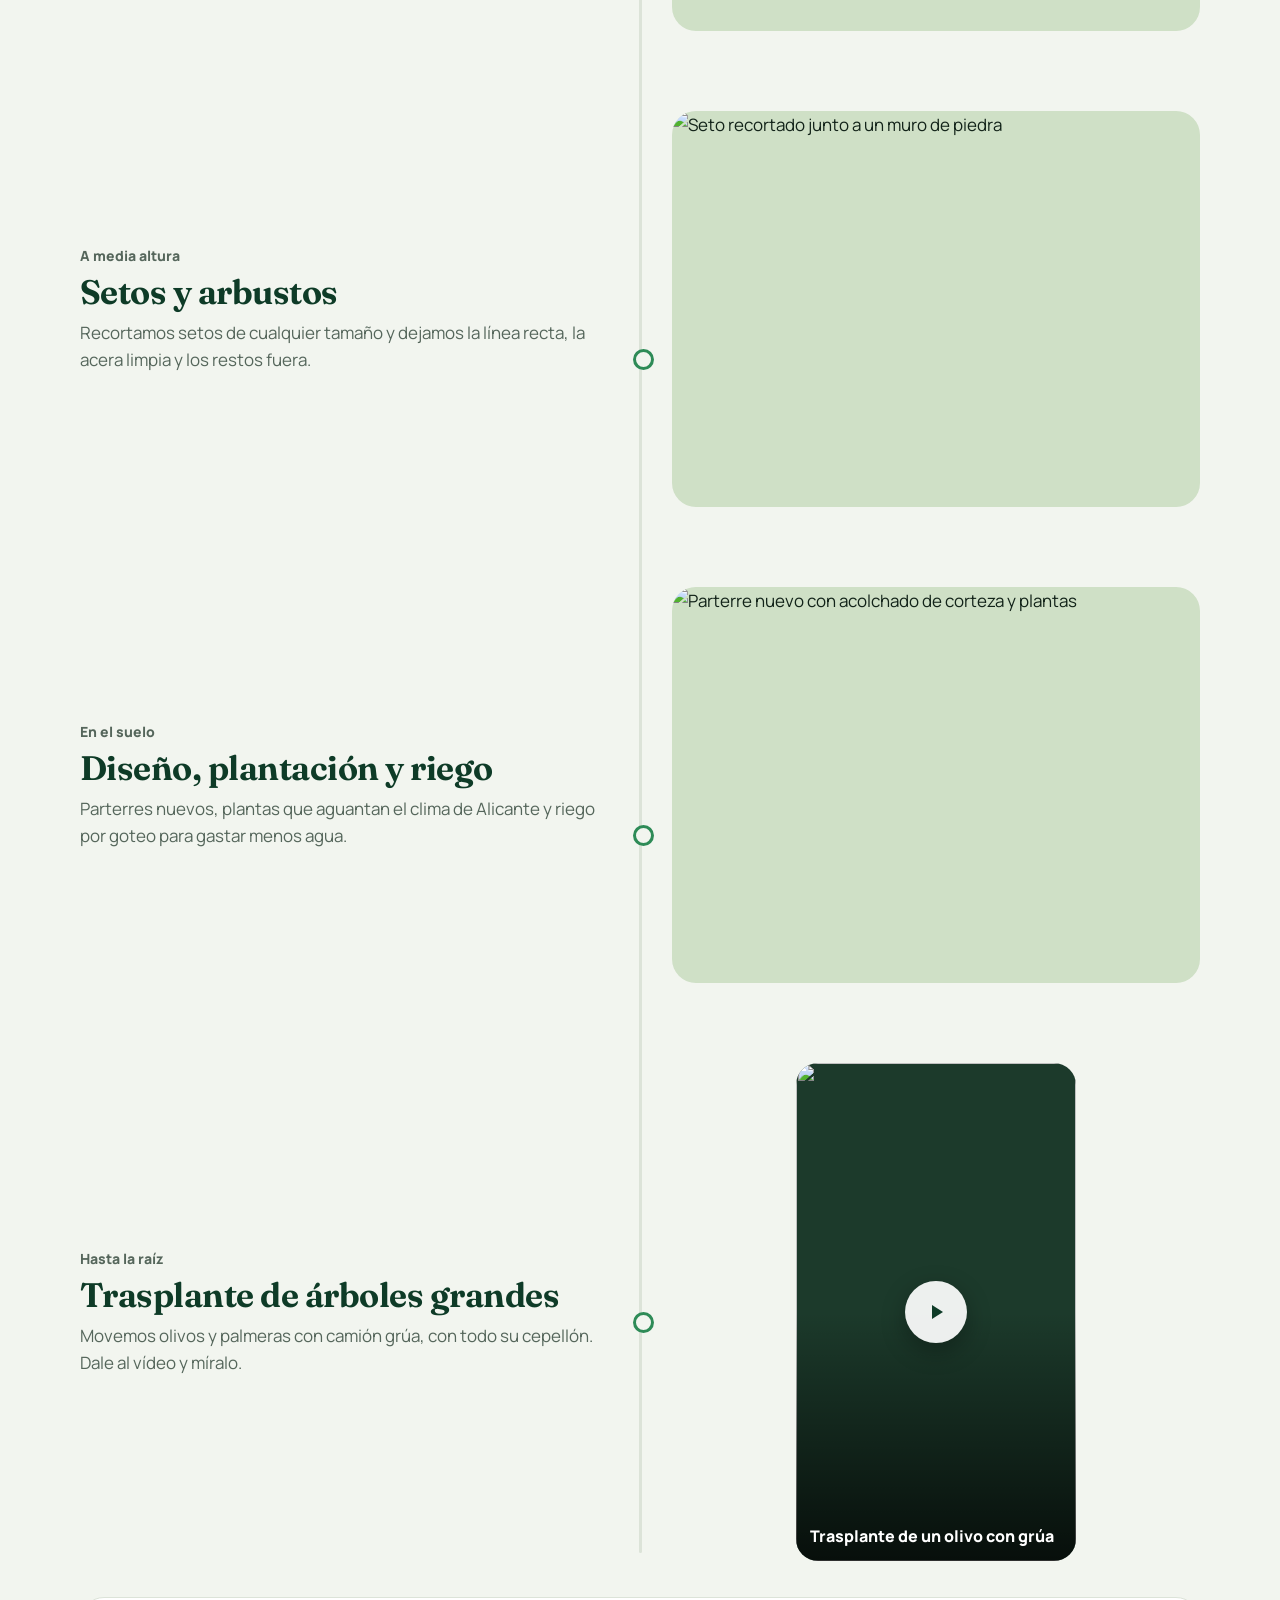
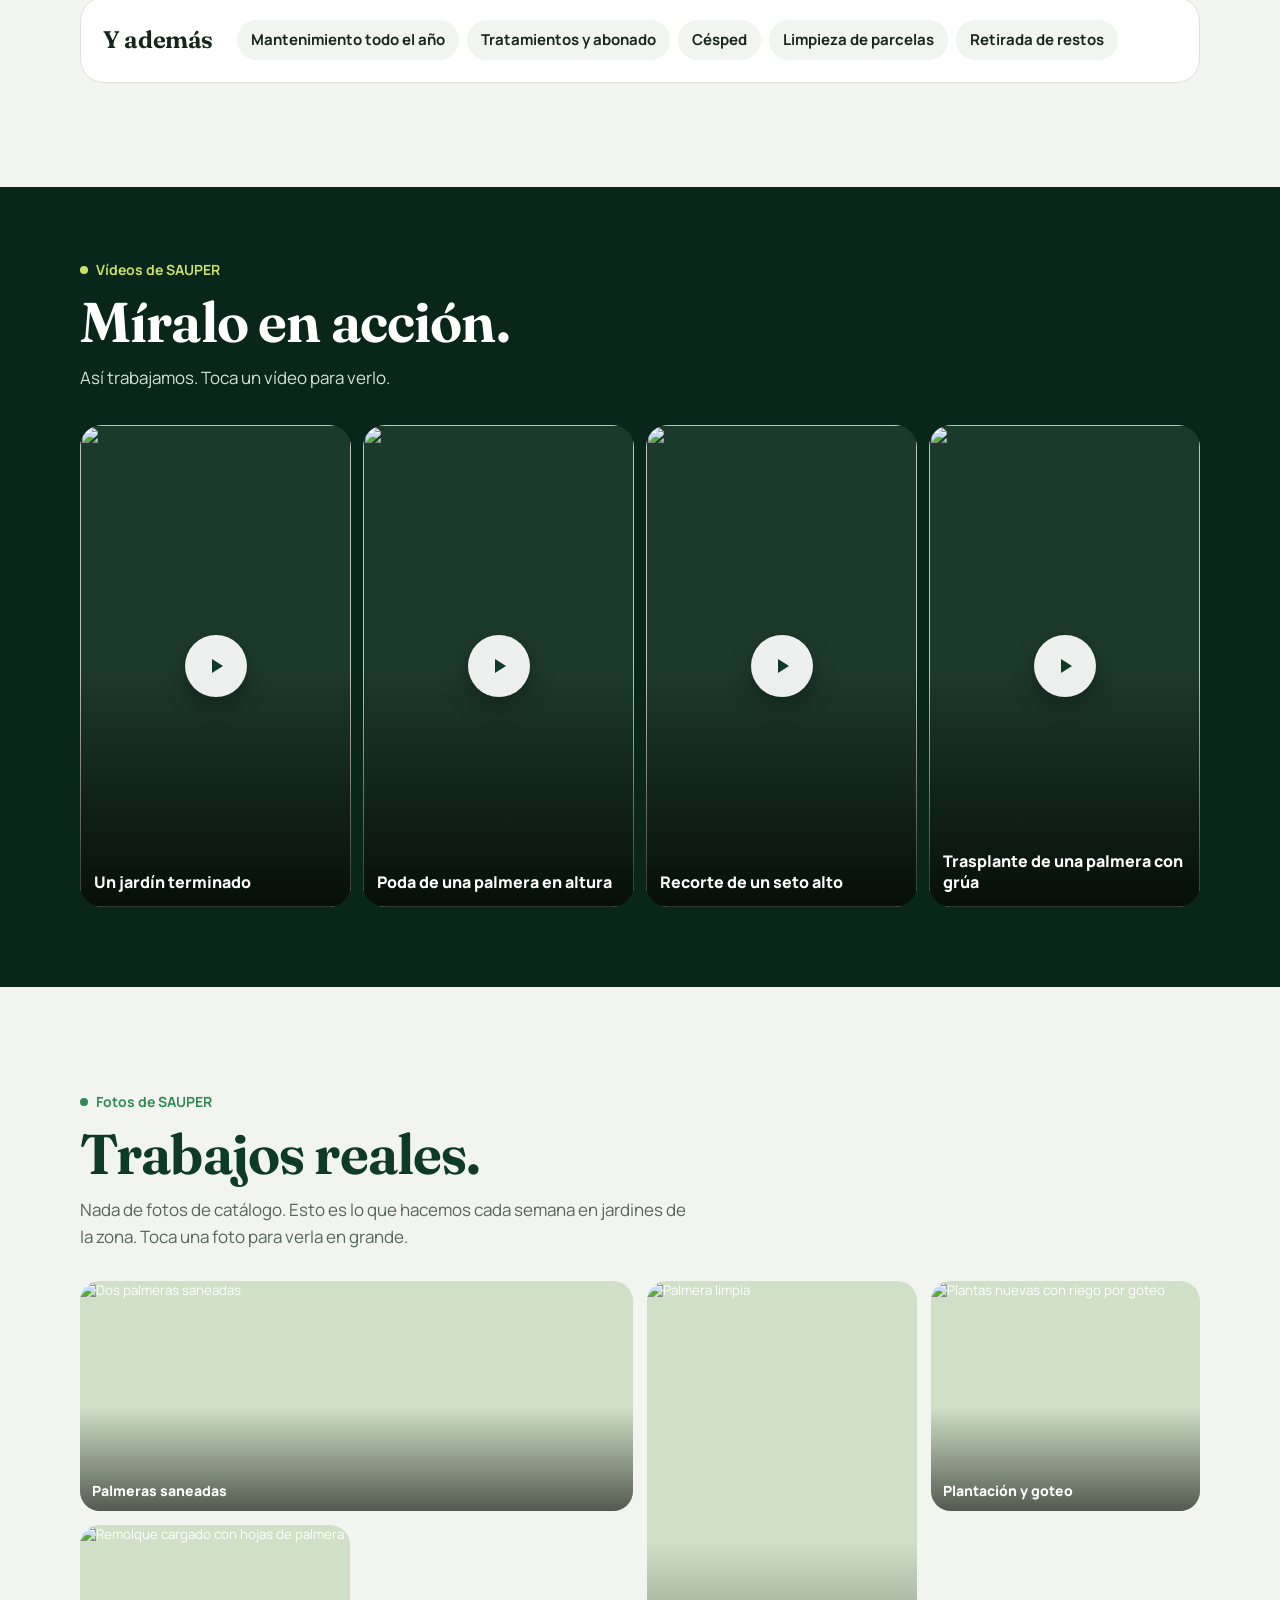
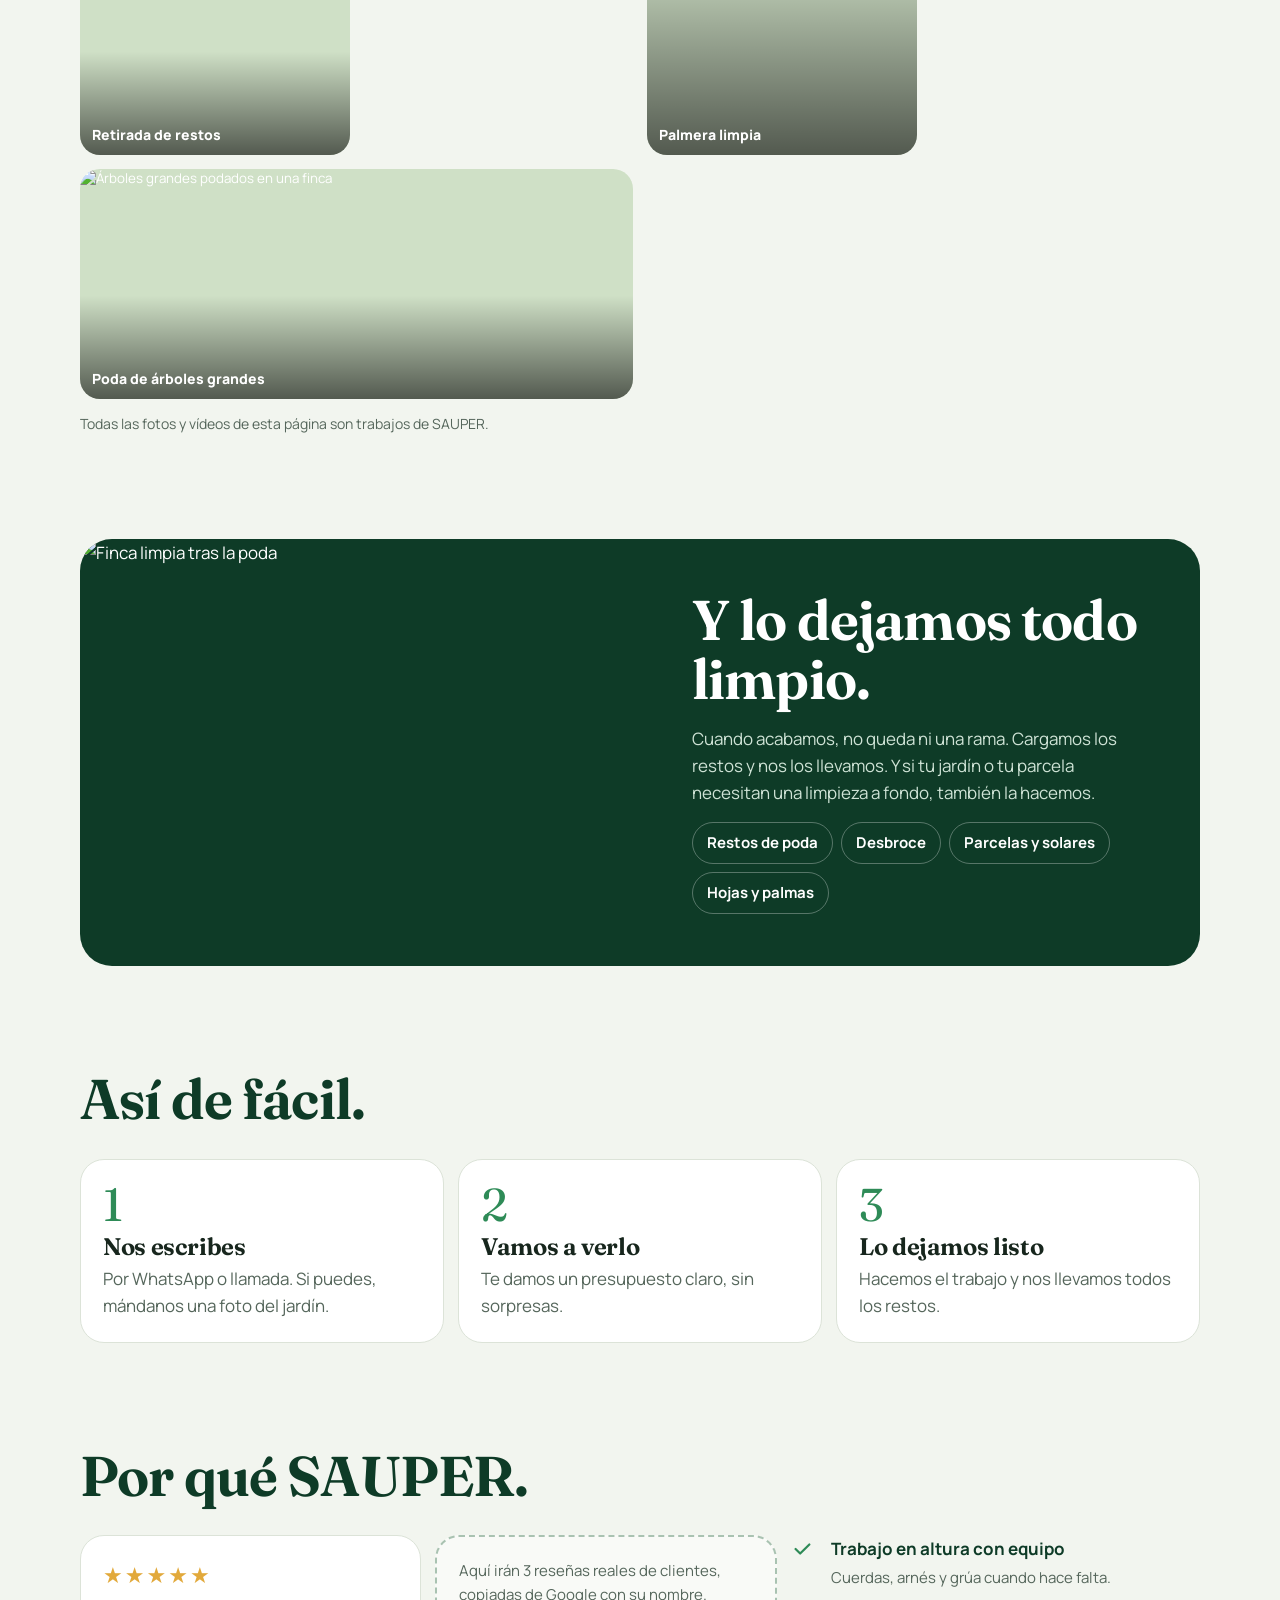
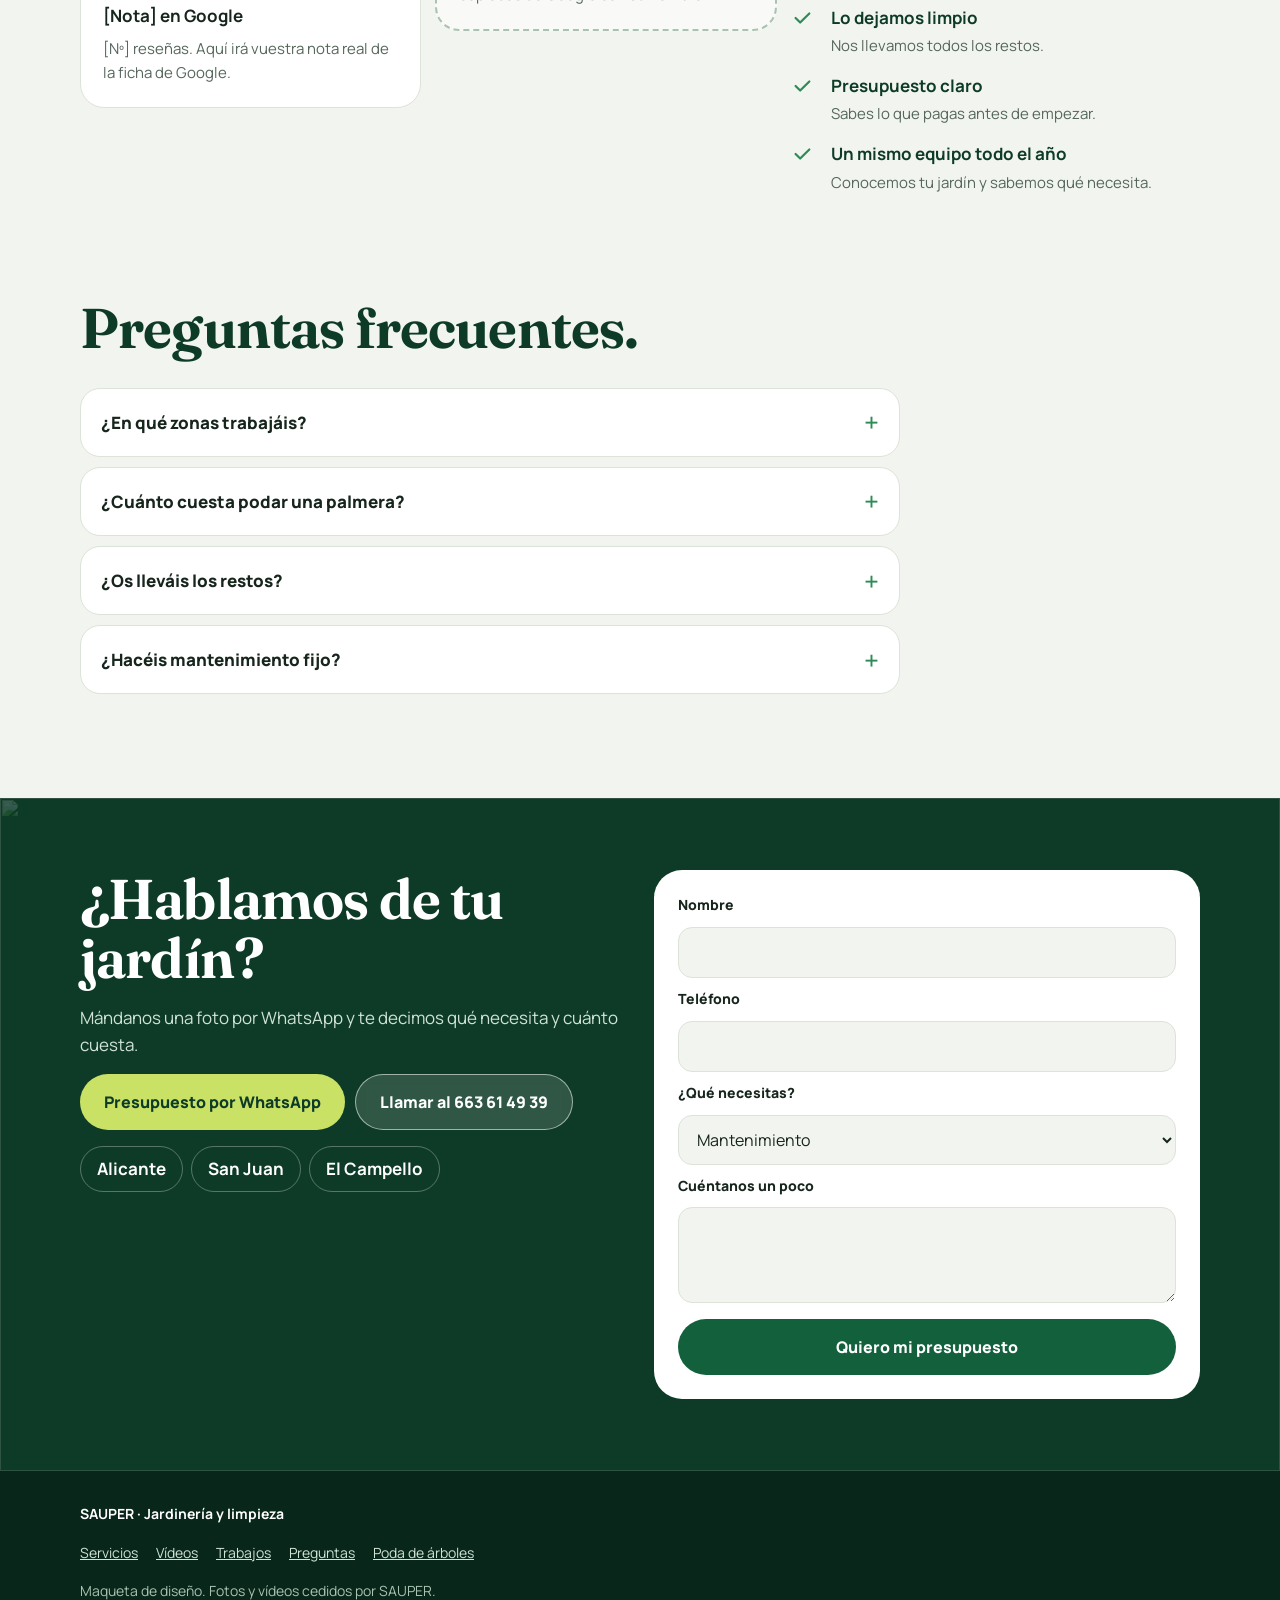
==== commit ed55082c: "Maqueta con fotos y vídeos reales de SAUPER" ====
--- a/index.html
+++ b/index.html
@@ -1,320 +1,406 @@
-<!doctype html>
+<!DOCTYPE html>
 <html lang="es">
 <head>
 <meta charset="utf-8">
-<meta name="viewport" content="width=device-width, initial-scale=1">
+<meta name="viewport" content="width=device-width, initial-scale=1, viewport-fit=cover">
 <meta name="robots" content="noindex, nofollow">
-<title>SAUPER · Propuesta de nueva web</title>
+<meta name="theme-color" content="#08261A">
+<title>SAUPER · Jardinería en Alicante (maqueta)</title>
 <link rel="preconnect" href="https://fonts.googleapis.com">
-<link href="https://fonts.googleapis.com/css2?family=Fraunces:opsz,wght@9..144,500;9..144,600&amp;family=Manrope:wght@400;500;600;700;800&amp;display=swap" rel="stylesheet">
-<style>
-body{margin:0}
-a{color:#12603C}a:hover{color:#0B4129}
-</style>
+<link rel="preconnect" href="https://fonts.gstatic.com" crossorigin>
+<link rel="preconnect" href="https://lh3.googleusercontent.com">
+<link href="https://fonts.googleapis.com/css2?family=Fraunces:opsz,wght@9..144,500;9..144,650&family=Manrope:wght@400;600;700;800&display=swap" rel="stylesheet">
+<link rel="stylesheet" href="estilo.css?v=2">
 </head>
 <body>
-<div style="background:#17261D;color:#FFFFFF;font-family:'Manrope',system-ui,sans-serif;font-size:14px;padding:10px 24px;display:flex;flex-wrap:wrap;gap:8px 24px;align-items:center;justify-content:center;text-align:center"><span><strong>Propuesta de diseño para SAUPER</strong> · maqueta, no es la web oficial</span><span style="display:flex;gap:16px"><a href="index.html" style="color:#BFE3CB">Portada</a><a href="servicio-poda.html" style="color:#BFE3CB">Página de servicio</a><a href="movil.html" style="color:#BFE3CB">Vista móvil</a></span></div>
-<div style="width: 100%; background: #F7F8F3; color: #17261D; font-family: 'Manrope', system-ui, sans-serif; font-size: 17px; line-height: 1.55">
-<header style="background: #FFFFFF; border-bottom: 1px solid #E3E8E0">
-<div style="max-width: 1200px; margin: 0 auto; padding: 14px 24px; display: flex; flex-wrap: wrap; align-items: center; justify-content: space-between; gap: 16px">
-<a href="#inicio" style="display: flex; align-items: center; gap: 10px; text-decoration: none; color: #0E3B27">
-<span style="width:48px;height:48px;overflow:hidden;position:relative;display:inline-block;flex:none"><img src="https://sauper.es/wp-content/themes/default/assets/img/logo.png" alt="Logotipo de SAUPER" style="position:absolute;width:82.8px;left:-18.0px;top:-11.9px;max-width:none"></span>
-<span style="display: flex; flex-direction: column; line-height: 1.05">
-<span style="font-weight: 800; font-size: 22px; letter-spacing: 0.04em">SAUPER</span>
-<span style="font-size: 13px; color: #4A5D51">jardinería y limpieza</span>
-</span>
-</a>
-<nav aria-label="Principal" style="display: flex; flex-wrap: wrap; gap: 26px; font-weight: 600; font-size: 15px">
-<a href="#servicios" style="text-decoration: none; color: #17261D">Jardinería</a>
-<a href="#limpieza" style="text-decoration: none; color: #17261D">Limpieza</a>
-<a href="#trabajos" style="text-decoration: none; color: #17261D">Trabajos</a>
-<a href="#nosotros" style="text-decoration: none; color: #17261D">Nosotros</a>
-<a href="#preguntas" style="text-decoration: none; color: #17261D">Preguntas</a>
-<a href="#contacto" style="text-decoration: none; color: #17261D">Contacto</a>
-</nav>
-<a href="tel:+34663614939" style="display: inline-flex; align-items: center; gap: 8px; min-height: 44px; padding: 0 18px; border-radius: 999px; border: 1.5px solid #12603C; color: #12603C; font-weight: 700; font-size: 15px; text-decoration: none">
-<svg aria-hidden="true" width="18" height="18" viewBox="0 0 24 24" fill="none" stroke="currentColor" stroke-width="2" stroke-linecap="round" stroke-linejoin="round"><path d="M22 16.9v3a2 2 0 0 1-2.2 2 19.8 19.8 0 0 1-8.6-3.1 19.5 19.5 0 0 1-6-6A19.8 19.8 0 0 1 2.1 4.2 2 2 0 0 1 4.1 2h3a2 2 0 0 1 2 1.7c.1.9.4 1.8.7 2.7a2 2 0 0 1-.5 2.1L8 9.8a16 16 0 0 0 6 6l1.3-1.3a2 2 0 0 1 2.1-.4c.9.3 1.8.6 2.7.7a2 2 0 0 1 1.7 2z"></path></svg>
-663 61 49 39
-</a>
+
+<div class="aviso"><span>Maqueta de la nueva web de SAUPER. No es la web oficial.</span><a href="propuesta.html">Volver a la propuesta</a></div>
+
+<div style="position:relative">
+<header class="top">
+  <div class="top-in">
+    <a class="marca" href="#inicio"><span class="chip"><img src="https://sauper.es/wp-content/themes/default/assets/img/logo.png" alt=""></span>SAUPER</a>
+    <nav class="nav" aria-label="Principal">
+      <a href="#servicios">Servicios</a>
+      <a href="#videos">Vídeos</a>
+      <a href="#trabajos">Trabajos</a>
+      <a href="#preguntas">Preguntas</a>
+      <a class="btn btn-lima" href="https://wa.me/34663614939?text=Hola%20SAUPER%2C%20quiero%20pedir%20un%20presupuesto">Pedir presupuesto</a>
+    </nav>
+    <button class="menu-btn" id="abrir" aria-label="Abrir menú" aria-expanded="false" aria-controls="menu">
+      <svg width="22" height="22" viewBox="0 0 24 24" fill="none" stroke="currentColor" stroke-width="2.2" stroke-linecap="round"><path d="M4 7h16M4 12h16M4 17h10"/></svg>
+    </button>
+  </div>
+</header>
+
+<section class="hero" id="inicio">
+  <div class="slides" aria-hidden="true">
+    <picture class="slide on" data-cap="Poda de un pino en altura">
+      <source media="(min-width:860px)" srcset="https://lh3.googleusercontent.com/d/1-zvkSn7y5PjKFxu7a7wZxugRQsgOW3uW=w2000">
+      <img src="https://lh3.googleusercontent.com/d/1PpRTr_W2OTwnCsP2Wedob8y3T5fcmGGm=w1000" alt="" style="object-position:50% 30%" fetchpriority="high">
+    </picture>
+    <picture class="slide" data-cap="Palmeras saneadas">
+      <source media="(min-width:860px)" srcset="https://lh3.googleusercontent.com/d/1bxmM0pOHu6UfXmr_4YPDo_MKVftM4sbc=w2000">
+      <img src="https://lh3.googleusercontent.com/d/1gnubokvzKA3itPOHB0KQC1tsuuIj1DX8=w1000" alt="" style="object-position:50% 40%" loading="lazy">
+    </picture>
+    <picture class="slide" data-cap="Parterre nuevo con acolchado">
+      <source media="(min-width:860px)" srcset="https://lh3.googleusercontent.com/d/19Cbumewpi9nK1wee17gV9sNiddk2oPDl=w2000">
+      <img src="https://lh3.googleusercontent.com/d/19Cbumewpi9nK1wee17gV9sNiddk2oPDl=w1400" alt="" style="object-position:62% 50%" loading="lazy">
+    </picture>
+  </div>
+  <div class="hero-in">
+    <p class="zona entra">Alicante, San Juan y El Campello</p>
+    <h1 class="entra d1"><span>De la raíz</span><span>a la copa.</span></h1>
+    <p class="sub entra d2">Poda en altura, palmeras, setos, jardines nuevos y limpieza. Cuidamos tu jardín todo el año para que tú solo lo disfrutes.</p>
+    <div class="botones entra d3">
+      <a class="btn btn-lima" href="https://wa.me/34663614939?text=Hola%20SAUPER%2C%20quiero%20pedir%20un%20presupuesto">
+        <svg width="20" height="20" viewBox="0 0 24 24" fill="currentColor"><path d="M12 2a10 10 0 0 0-8.6 15.1L2 22l5-1.3A10 10 0 1 0 12 2zm0 18.2c-1.5 0-3-.4-4.3-1.2l-.3-.2-3 .8.8-2.9-.2-.3A8.2 8.2 0 1 1 12 20.2zm4.5-6.1c-.2-.1-1.5-.7-1.7-.8-.2-.1-.4-.1-.6.1l-.8 1c-.1.2-.3.2-.5.1a6.7 6.7 0 0 1-3.3-2.9c-.2-.4.2-.4.7-1.3.1-.2 0-.3 0-.4l-.8-1.8c-.2-.5-.4-.4-.6-.4h-.5c-.2 0-.4.1-.7.3-.2.3-.9.9-.9 2.2s.9 2.5 1 2.7c.1.2 1.8 2.8 4.4 3.9 1.6.7 2.3.8 3.1.6.5-.1 1.5-.6 1.7-1.2.2-.6.2-1.1.2-1.2-.1-.1-.3-.2-.5-.3z"/></svg>
+        Presupuesto por WhatsApp
+      </a>
+      <a class="btn btn-claro" href="tel:+34663614939">
+        <svg width="18" height="18" viewBox="0 0 24 24" fill="none" stroke="currentColor" stroke-width="2.2" stroke-linecap="round" stroke-linejoin="round"><path d="M5 4h4l2 5-2.5 1.5a11 11 0 0 0 5 5L15 13l5 2v4a2 2 0 0 1-2 2A16 16 0 0 1 3 6a2 2 0 0 1 2-2"/></svg>
+        Llamar al 663 61 49 39
+      </a>
+    </div>
+    <div class="pie-foto entra d4">
+      <span class="cap" id="cap">Trabajo real: poda de un pino en altura</span>
+      <span class="puntos" id="puntos"><button class="on" aria-label="Foto 1"></button><button aria-label="Foto 2"></button><button aria-label="Foto 3"></button></span>
+    </div>
+  </div>
+</section>
 </div>
-</header>
-<section id="inicio" style="max-width: 1200px; margin: 0 auto; padding: 56px 24px 64px; display: flex; flex-wrap: wrap; align-items: center; gap: 48px">
-<div style="flex: 1 1 440px; min-width: 0; display: flex; flex-direction: column; gap: 22px">
-<p style="margin: 0; font-weight: 700; font-size: 14px; letter-spacing: 0.08em; text-transform: uppercase; color: #12603C">Alicante · San Juan · El Campello y alrededores</p>
-<h1 style="margin: 0; font-family: 'Fraunces', Georgia, serif; font-weight: 600; font-size: 60px; line-height: 1.05; color: #0E3B27">Tu jardín cuidado todo el año. Tú solo disfrútalo.</h1>
-<p style="margin: 0; font-size: 19px; color: #3B4D42; max-width: 540px">Mantenimiento, poda, diseño de jardines y servicios de limpieza para viviendas, comunidades, urbanizaciones y negocios. Te damos presupuesto en menos de 24 horas.</p>
-<div style="display: flex; flex-wrap: wrap; gap: 12px; padding-top: 6px">
-<a href="https://wa.me/34663614939" style="display: inline-flex; align-items: center; gap: 10px; min-height: 54px; padding: 0 26px; border-radius: 999px; background: #12603C; color: #FFFFFF; font-weight: 700; font-size: 17px; text-decoration: none">
-<svg aria-hidden="true" width="20" height="20" viewBox="0 0 24 24" fill="none" stroke="currentColor" stroke-width="2" stroke-linecap="round" stroke-linejoin="round"><path d="M21 11.5a8.4 8.4 0 0 1-12.4 7.4L3 20.5l1.6-5.4A8.4 8.4 0 1 1 21 11.5z"></path></svg>
-Pedir presupuesto por WhatsApp
-</a>
-<a href="tel:+34663614939" style="display: inline-flex; align-items: center; min-height: 54px; padding: 0 22px; border-radius: 999px; background: #FFFFFF; border: 1.5px solid #C9D6CC; color: #17261D; font-weight: 700; font-size: 17px; text-decoration: none">Llamar ahora</a>
+
+<div class="hoja-menu" id="menu" role="dialog" aria-label="Menú">
+  <button class="cerrar" id="cerrar" aria-label="Cerrar menú">
+    <svg width="22" height="22" viewBox="0 0 24 24" fill="none" stroke="currentColor" stroke-width="2.2" stroke-linecap="round"><path d="M6 6l12 12M18 6L6 18"/></svg>
+  </button>
+  <nav>
+    <a href="#servicios">Servicios</a>
+    <a href="#videos">Vídeos</a>
+    <a href="#trabajos">Trabajos</a>
+    <a href="#preguntas">Preguntas</a>
+    <a href="#contacto">Contacto</a>
+  </nav>
+  <div class="acciones">
+    <a class="btn btn-lima" href="https://wa.me/34663614939?text=Hola%20SAUPER%2C%20quiero%20pedir%20un%20presupuesto">Presupuesto por WhatsApp</a>
+    <a class="btn btn-claro" href="tel:+34663614939">Llamar al 663 61 49 39</a>
+  </div>
 </div>
-<div style="display: flex; flex-wrap: wrap; gap: 10px 26px; padding-top: 10px; font-size: 15px; color: #3B4D42; font-weight: 600">
-<span style="display: inline-flex; align-items: center; gap: 8px"><svg aria-hidden="true" width="18" height="18" viewBox="0 0 24 24" fill="none" stroke="#12603C" stroke-width="2.2" stroke-linecap="round" stroke-linejoin="round"><polygon points="12 2 15.1 8.3 22 9.3 17 14.1 18.2 21 12 17.8 5.8 21 7 14.1 2 9.3 8.9 8.3 12 2"></polygon></svg>[Nota] en Google · [Nº] reseñas</span>
-<span style="display: inline-flex; align-items: center; gap: 8px"><svg aria-hidden="true" width="18" height="18" viewBox="0 0 24 24" fill="none" stroke="#12603C" stroke-width="2.2" stroke-linecap="round" stroke-linejoin="round"><circle cx="12" cy="12" r="9"></circle><polyline points="12 7 12 12 15 14"></polyline></svg>Presupuesto en menos de 24 h</span>
-<span style="display: inline-flex; align-items: center; gap: 8px"><svg aria-hidden="true" width="18" height="18" viewBox="0 0 24 24" fill="none" stroke="#12603C" stroke-width="2.2" stroke-linecap="round" stroke-linejoin="round"><polyline points="20 6 9 17 4 12"></polyline></svg>Mantenimiento todo el año</span>
+
+<main>
+
+<section class="sec" id="servicios">
+  <div class="wrap">
+    <div class="sec-head">
+      <span class="real">Fotos y vídeos de trabajos reales</span>
+      <h2>Todo tu jardín, de arriba abajo.</h2>
+      <p>Desde la copa de una palmera hasta el riego que va bajo tierra. Un solo equipo para todo lo que necesita tu jardín.</p>
+    </div>
+
+    <div class="arbol" id="arbol">
+      <div class="tronco" aria-hidden="true"><div class="savia" id="savia"></div></div>
+
+      <article class="parada">
+        <div class="txt">
+          <p class="nivel">En la copa</p>
+          <h3>Poda en altura y palmeras</h3>
+          <p>Subimos con cuerda y arnés a pinos y palmeras. Podamos sin dañar el árbol y sin estropear lo que hay debajo.</p>
+          <p style="margin-top:12px"><a href="servicio-poda.html"><b>Ver poda de árboles</b></a></p>
+        </div>
+        <div class="foto"><img src="https://lh3.googleusercontent.com/d/1-zvkSn7y5PjKFxu7a7wZxugRQsgOW3uW=w1200" alt="Operario de SAUPER podando un pino con cuerda y arnés" loading="lazy" style="object-position:40% 50%"></div>
+      </article>
+
+      <article class="parada">
+        <div class="txt">
+          <p class="nivel">A media altura</p>
+          <h3>Setos y arbustos</h3>
+          <p>Recortamos setos de cualquier tamaño y dejamos la línea recta, la acera limpia y los restos fuera.</p>
+        </div>
+        <div class="foto"><img src="https://lh3.googleusercontent.com/d/1sULOC1p8UcO_4XSVGqf5RZMa29LtoYuB=w1200" alt="Seto recortado junto a un muro de piedra" loading="lazy" style="object-position:50% 45%"></div>
+      </article>
+
+      <article class="parada">
+        <div class="txt">
+          <p class="nivel">En el suelo</p>
+          <h3>Diseño, plantación y riego</h3>
+          <p>Parterres nuevos, plantas que aguantan el clima de Alicante y riego por goteo para gastar menos agua.</p>
+        </div>
+        <div class="foto"><img src="https://lh3.googleusercontent.com/d/19Cbumewpi9nK1wee17gV9sNiddk2oPDl=w1200" alt="Parterre nuevo con acolchado de corteza y plantas" loading="lazy" style="object-position:60% 50%"></div>
+      </article>
+
+      <article class="parada">
+        <div class="txt">
+          <p class="nivel">Hasta la raíz</p>
+          <h3>Trasplante de árboles grandes</h3>
+          <p>Movemos olivos y palmeras con camión grúa, con todo su cepellón. Dale al vídeo y míralo.</p>
+        </div>
+        <button class="vid" data-video="1yGn3sxBk4ebynKoRHIbUhzdwfp-PBjvx" data-t="Trasplante de un olivo con grúa">
+          <img src="https://lh3.googleusercontent.com/d/1yGn3sxBk4ebynKoRHIbUhzdwfp-PBjvx=w720" alt="" loading="lazy">
+          <span class="play"><svg width="24" height="24" viewBox="0 0 24 24" fill="currentColor"><path d="M8 5v14l11-7z"/></svg></span>
+          <span class="vid-txt">Trasplante de un olivo con grúa</span>
+        </button>
+      </article>
+    </div>
+
+    <div class="tambien">
+      <h3>Y además</h3>
+      <ul>
+        <li>Mantenimiento todo el año</li>
+        <li>Tratamientos y abonado</li>
+        <li>Césped</li>
+        <li>Limpieza de parcelas</li>
+        <li>Retirada de restos</li>
+      </ul>
+    </div>
+  </div>
+</section>
+
+<section class="videos" id="videos">
+  <div class="wrap">
+    <div class="sec-head">
+      <span class="real">Vídeos de SAUPER</span>
+      <h2>Míralo en acción.</h2>
+      <p>Así trabajamos. Toca un vídeo para verlo.</p>
+    </div>
+    <div class="carril">
+      <button class="vid" data-video="12_hQCqYW_htecFievTRIcSCfrYT7XUym" data-t="Un jardín terminado">
+        <img src="https://lh3.googleusercontent.com/d/12_hQCqYW_htecFievTRIcSCfrYT7XUym=w720" alt="" loading="lazy">
+        <span class="play"><svg width="24" height="24" viewBox="0 0 24 24" fill="currentColor"><path d="M8 5v14l11-7z"/></svg></span>
+        <span class="vid-txt">Un jardín terminado</span>
+      </button>
+      <button class="vid" data-video="1DOMKXKGxfUcFRUDfXvkAEItT5uTnUzp4" data-t="Poda de una palmera en altura">
+        <img src="https://lh3.googleusercontent.com/d/1DOMKXKGxfUcFRUDfXvkAEItT5uTnUzp4=w720" alt="" loading="lazy">
+        <span class="play"><svg width="24" height="24" viewBox="0 0 24 24" fill="currentColor"><path d="M8 5v14l11-7z"/></svg></span>
+        <span class="vid-txt">Poda de una palmera en altura</span>
+      </button>
+      <button class="vid" data-video="1y0kW_JNF0__YJQrdi-4o0-WENYPYACz_" data-t="Recorte de un seto alto">
+        <img src="https://lh3.googleusercontent.com/d/1y0kW_JNF0__YJQrdi-4o0-WENYPYACz_=w720" alt="" loading="lazy">
+        <span class="play"><svg width="24" height="24" viewBox="0 0 24 24" fill="currentColor"><path d="M8 5v14l11-7z"/></svg></span>
+        <span class="vid-txt">Recorte de un seto alto</span>
+      </button>
+      <button class="vid" data-video="1Gc1j2g1ttGccdrBrMZJe_vCh4STT28ay" data-t="Trasplante de una palmera con grúa">
+        <img src="https://lh3.googleusercontent.com/d/1Gc1j2g1ttGccdrBrMZJe_vCh4STT28ay=w720" alt="" loading="lazy">
+        <span class="play"><svg width="24" height="24" viewBox="0 0 24 24" fill="currentColor"><path d="M8 5v14l11-7z"/></svg></span>
+        <span class="vid-txt">Trasplante de una palmera con grúa</span>
+      </button>
+    </div>
+    <p class="desliza">Desliza para ver más vídeos</p>
+  </div>
+</section>
+
+<section class="sec" id="trabajos">
+  <div class="wrap">
+    <div class="sec-head">
+      <span class="real">Fotos de SAUPER</span>
+      <h2>Trabajos reales.</h2>
+      <p>Nada de fotos de catálogo. Esto es lo que hacemos cada semana en jardines de la zona. Toca una foto para verla en grande.</p>
+    </div>
+    <div class="galeria">
+      <button class="foto-g ancha" data-foto="https://lh3.googleusercontent.com/d/1bxmM0pOHu6UfXmr_4YPDo_MKVftM4sbc=w2000" data-t="Palmeras saneadas"><img src="https://lh3.googleusercontent.com/d/1bxmM0pOHu6UfXmr_4YPDo_MKVftM4sbc=w1000" alt="Dos palmeras saneadas" loading="lazy" style="object-position:50% 30%"><span>Palmeras saneadas</span></button>
+      <button class="foto-g alta" data-foto="https://lh3.googleusercontent.com/d/1gnubokvzKA3itPOHB0KQC1tsuuIj1DX8=w1400" data-t="Palmera limpia en una urbanización"><img src="https://lh3.googleusercontent.com/d/1gnubokvzKA3itPOHB0KQC1tsuuIj1DX8=w700" alt="Palmera limpia" loading="lazy"><span>Palmera limpia</span></button>
+      <button class="foto-g" data-foto="https://lh3.googleusercontent.com/d/19u_W3Rtt5c6OGDH9U-MeIdl49ISab-ru=w2000" data-t="Plantación con riego por goteo"><img src="https://lh3.googleusercontent.com/d/19u_W3Rtt5c6OGDH9U-MeIdl49ISab-ru=w700" alt="Plantas nuevas con riego por goteo" loading="lazy"><span>Plantación y goteo</span></button>
+      <button class="foto-g" data-foto="https://lh3.googleusercontent.com/d/1-9-PZDgCjaxfrCsKN_HbI6Gcxnajl2KN=w2000" data-t="Retirada de restos de poda"><img src="https://lh3.googleusercontent.com/d/1-9-PZDgCjaxfrCsKN_HbI6Gcxnajl2KN=w700" alt="Remolque cargado con hojas de palmera" loading="lazy" style="object-position:35% 50%"><span>Retirada de restos</span></button>
+      <button class="foto-g ancha" data-foto="https://lh3.googleusercontent.com/d/104uk_H8UhpvkupJTpE5uQn125PcxBdGe=w2000" data-t="Poda de árboles grandes en una finca"><img src="https://lh3.googleusercontent.com/d/104uk_H8UhpvkupJTpE5uQn125PcxBdGe=w1000" alt="Árboles grandes podados en una finca" loading="lazy"><span>Poda de árboles grandes</span></button>
+    </div>
+    <p class="galeria-nota">Todas las fotos y vídeos de esta página son trabajos de SAUPER.</p>
+  </div>
+</section>
+
+<section class="sec" id="limpieza" style="padding-top:0">
+  <div class="wrap">
+    <div class="limpia">
+      <div class="foto"><img src="https://lh3.googleusercontent.com/d/1P0jl23o98o_1CXjyQIbN2JH1gKUsKZYw=w1400" alt="Finca limpia tras la poda" loading="lazy"></div>
+      <div class="txt">
+        <h2>Y lo dejamos todo limpio.</h2>
+        <p>Cuando acabamos, no queda ni una rama. Cargamos los restos y nos los llevamos. Y si tu jardín o tu parcela necesitan una limpieza a fondo, también la hacemos.</p>
+        <ul>
+          <li>Restos de poda</li>
+          <li>Desbroce</li>
+          <li>Parcelas y solares</li>
+          <li>Hojas y palmas</li>
+        </ul>
+      </div>
+    </div>
+  </div>
+</section>
+
+<section class="sec" style="padding-top:0">
+  <div class="wrap">
+    <div class="sec-head">
+      <h2>Así de fácil.</h2>
+    </div>
+    <ol class="pasos">
+      <li><h3>Nos escribes</h3><p>Por WhatsApp o llamada. Si puedes, mándanos una foto del jardín.</p></li>
+      <li><h3>Vamos a verlo</h3><p>Te damos un presupuesto claro, sin sorpresas.</p></li>
+      <li><h3>Lo dejamos listo</h3><p>Hacemos el trabajo y nos llevamos todos los restos.</p></li>
+    </ol>
+  </div>
+</section>
+
+<section class="sec" style="padding-top:0">
+  <div class="wrap">
+    <div class="sec-head">
+      <h2>Por qué SAUPER.</h2>
+    </div>
+    <div class="confia">
+      <div class="nota-google">
+        <span class="estrellas" aria-hidden="true">★★★★★</span>
+        <b>[Nota] en Google</b>
+        <span style="color:var(--gris);font-size:15px">[Nº] reseñas. Aquí irá vuestra nota real de la ficha de Google.</span>
+      </div>
+      <div class="hueco">Aquí irán 3 reseñas reales de clientes, copiadas de Google con su nombre.</div>
+      <ul class="valores">
+        <li><svg width="22" height="22" viewBox="0 0 24 24" fill="none" stroke="currentColor" stroke-width="2.4" stroke-linecap="round" stroke-linejoin="round"><path d="M5 12l5 5L20 7"/></svg><div><b>Trabajo en altura con equipo</b><span>Cuerdas, arnés y grúa cuando hace falta.</span></div></li>
+        <li><svg width="22" height="22" viewBox="0 0 24 24" fill="none" stroke="currentColor" stroke-width="2.4" stroke-linecap="round" stroke-linejoin="round"><path d="M5 12l5 5L20 7"/></svg><div><b>Lo dejamos limpio</b><span>Nos llevamos todos los restos.</span></div></li>
+        <li><svg width="22" height="22" viewBox="0 0 24 24" fill="none" stroke="currentColor" stroke-width="2.4" stroke-linecap="round" stroke-linejoin="round"><path d="M5 12l5 5L20 7"/></svg><div><b>Presupuesto claro</b><span>Sabes lo que pagas antes de empezar.</span></div></li>
+        <li><svg width="22" height="22" viewBox="0 0 24 24" fill="none" stroke="currentColor" stroke-width="2.4" stroke-linecap="round" stroke-linejoin="round"><path d="M5 12l5 5L20 7"/></svg><div><b>Un mismo equipo todo el año</b><span>Conocemos tu jardín y sabemos qué necesita.</span></div></li>
+      </ul>
+    </div>
+  </div>
+</section>
+
+<section class="sec" id="preguntas" style="padding-top:0">
+  <div class="wrap">
+    <div class="sec-head">
+      <h2>Preguntas frecuentes.</h2>
+    </div>
+    <div class="faq">
+      <details><summary>¿En qué zonas trabajáis?</summary><p>Alicante, San Juan, El Campello y alrededores. Si estás cerca, escríbenos y lo vemos.</p></details>
+      <details><summary>¿Cuánto cuesta podar una palmera?</summary><p>Depende de la altura y de cómo esté. Mándanos una foto por WhatsApp y te damos un precio.</p></details>
+      <details><summary>¿Os lleváis los restos?</summary><p>Sí. Cargamos todo y nos lo llevamos. El jardín queda listo.</p></details>
+      <details><summary>¿Hacéis mantenimiento fijo?</summary><p>Sí. Pasamos cada semana, cada quince días o cada mes, según lo que necesite tu jardín.</p></details>
+    </div>
+  </div>
+</section>
+
+<section class="contacto" id="contacto">
+  <img src="https://lh3.googleusercontent.com/d/1bxmM0pOHu6UfXmr_4YPDo_MKVftM4sbc=w1400" alt="" loading="lazy">
+  <div class="wrap">
+    <div class="grid">
+      <div class="txt">
+        <h2>¿Hablamos de tu jardín?</h2>
+        <p>Mándanos una foto por WhatsApp y te decimos qué necesita y cuánto cuesta.</p>
+        <div class="botones">
+          <a class="btn btn-lima" href="https://wa.me/34663614939?text=Hola%20SAUPER%2C%20quiero%20pedir%20un%20presupuesto">Presupuesto por WhatsApp</a>
+          <a class="btn btn-claro" href="tel:+34663614939">Llamar al 663 61 49 39</a>
+        </div>
+        <ul class="zonas"><li>Alicante</li><li>San Juan</li><li>El Campello</li></ul>
+      </div>
+      <form class="form" onsubmit="return false">
+        <label for="f-nombre">Nombre</label>
+        <input id="f-nombre" autocomplete="name">
+        <label for="f-tel">Teléfono</label>
+        <input id="f-tel" type="tel" autocomplete="tel">
+        <label for="f-serv">¿Qué necesitas?</label>
+        <select id="f-serv"><option>Mantenimiento</option><option>Poda o palmeras</option><option>Setos</option><option>Jardín nuevo o riego</option><option>Limpieza</option><option>Otra cosa</option></select>
+        <label for="f-msg">Cuéntanos un poco</label>
+        <textarea id="f-msg"></textarea>
+        <button class="btn btn-verde" type="submit">Quiero mi presupuesto</button>
+      </form>
+    </div>
+  </div>
+</section>
+
+</main>
+
+<footer class="pie">
+  <div class="wrap">
+    <b style="color:#fff">SAUPER · Jardinería y limpieza</b>
+    <nav><a href="#servicios">Servicios</a><a href="#videos">Vídeos</a><a href="#trabajos">Trabajos</a><a href="#preguntas">Preguntas</a><a href="servicio-poda.html">Poda de árboles</a></nav>
+    <span>Maqueta de diseño. Fotos y vídeos cedidos por SAUPER.</span>
+  </div>
+</footer>
+
+<div class="visor" id="visor" role="dialog" aria-modal="true" aria-label="Vídeo o foto">
+  <div class="visor-caja">
+    <button class="visor-cerrar" id="visor-cerrar" aria-label="Cerrar">
+      <svg width="22" height="22" viewBox="0 0 24 24" fill="none" stroke="currentColor" stroke-width="2.2" stroke-linecap="round"><path d="M6 6l12 12M18 6L6 18"/></svg>
+    </button>
+    <div class="visor-marco" id="visor-marco"></div>
+    <p class="visor-txt" id="visor-txt"></p>
+  </div>
 </div>
+
+<div class="barra" id="barra">
+  <a class="btn btn-borde" href="tel:+34663614939">Llamar</a>
+  <a class="btn btn-verde" href="https://wa.me/34663614939?text=Hola%20SAUPER%2C%20quiero%20pedir%20un%20presupuesto">WhatsApp</a>
 </div>
-<div style="flex: 1 1 460px; min-width: 0">
-<img src="https://sauper.es/wp-content/uploads/2026/05/Perfekt-gemahter-Rasen-%E2%80%93-Tipps-fur-ein-gleichmasiges-Schnittbild.jpg" alt="Jardinero cortando el césped de un jardín" style="width: 100%; height: 480px; object-fit: cover; border-radius: 28px; display: block">
-</div>
-</section>
-<section id="servicios" style="background: #FFFFFF; padding: 72px 0">
-<div style="max-width: 1200px; margin: 0 auto; padding: 0 24px; display: flex; flex-direction: column; gap: 36px">
-<div style="display: flex; flex-direction: column; gap: 10px; max-width: 680px">
-<p style="margin: 0; font-weight: 700; font-size: 14px; letter-spacing: 0.08em; text-transform: uppercase; color: #12603C">Jardinería</p>
-<h2 style="margin: 0; font-family: 'Fraunces', Georgia, serif; font-weight: 600; font-size: 42px; line-height: 1.1; color: #0E3B27">Todo lo que necesita tu jardín</h2>
-<p style="margin: 0; color: #3B4D42">Césped, plantas, árboles, setos y exteriores, con técnicas y productos adaptados a cada espacio. Visitas periódicas o trabajos puntuales.</p>
-</div>
-<div style="display: flex; flex-wrap: wrap; gap: 20px">
-<article style="flex: 1 1 250px; min-width: 0; background: #F7F8F3; border-radius: 22px; overflow: hidden; display: flex; flex-direction: column">
-<img src="https://sauper.es/wp-content/uploads/2026/05/Perfekt-gemahter-Rasen-%E2%80%93-Tipps-fur-ein-gleichmasiges-Schnittbild.jpg" alt="Césped recién cortado" style="width: 100%; height: 180px; object-fit: cover; display: block">
-<div style="padding: 22px; display: flex; flex-direction: column; gap: 10px; flex-grow: 1">
-<h3 style="margin: 0; font-size: 20px; color: #0E3B27">Mantenimiento de jardines</h3>
-<p style="margin: 0; color: #3B4D42; font-size: 15px; flex-grow: 1">Cuidado regular de césped, plantas, árboles y exteriores durante todo el año.</p>
-<a href="#" style="font-weight: 700; font-size: 15px; text-decoration: none">Ver servicio →</a>
-</div>
-</article>
-<article style="flex: 1 1 250px; min-width: 0; background: #F7F8F3; border-radius: 22px; overflow: hidden; display: flex; flex-direction: column">
-<img src="https://sauper.es/wp-content/uploads/2026/05/3613.jpg" alt="Jardinero recortando un seto" style="width: 100%; height: 180px; object-fit: cover; object-position: 60% 30%; display: block">
-<div style="padding: 22px; display: flex; flex-direction: column; gap: 10px; flex-grow: 1">
-<h3 style="margin: 0; font-size: 20px; color: #0E3B27">Poda y limpieza de jardines</h3>
-<p style="margin: 0; color: #3B4D42; font-size: 15px; flex-grow: 1">Poda de árboles, setos y arbustos. Limpieza y retirada de restos vegetales.</p>
-<a href="servicio-poda.html" style="font-weight: 700; font-size: 15px; text-decoration: none">Ver servicio →</a>
-</div>
-</article>
-<article style="flex: 1 1 250px; min-width: 0; background: #F7F8F3; border-radius: 22px; overflow: hidden; display: flex; flex-direction: column">
-<div style="height: 180px; box-sizing: border-box; border-bottom: 2px dashed #9DB8A6; background: #EEF3EC; display: flex; align-items: center; justify-content: center; text-align: center; padding: 16px; color: #4A5D51; font-weight: 600; font-size: 15px">Foto o render de un jardín diseñado por vosotros</div>
-<div style="padding: 22px; display: flex; flex-direction: column; gap: 10px; flex-grow: 1">
-<h3 style="margin: 0; font-size: 20px; color: #0E3B27">Diseño y mejora de jardines</h3>
-<p style="margin: 0; color: #3B4D42; font-size: 15px; flex-grow: 1">Plantación, preparación del terreno y mejora de zonas verdes para que sean bonitas y funcionales.</p>
-<a href="#" style="font-weight: 700; font-size: 15px; text-decoration: none">Ver servicio →</a>
-</div>
-</article>
-<article style="flex: 1 1 250px; min-width: 0; background: #F7F8F3; border-radius: 22px; overflow: hidden; display: flex; flex-direction: column">
-<img src="https://sauper.es/wp-content/uploads/2026/05/314.jpg" alt="Cuidado de un arbusto con tijeras de podar" style="width: 100%; height: 180px; object-fit: cover; display: block">
-<div style="padding: 22px; display: flex; flex-direction: column; gap: 10px; flex-grow: 1">
-<h3 style="margin: 0; font-size: 20px; color: #0E3B27">Tratamientos y cuidado de plantas</h3>
-<p style="margin: 0; color: #3B4D42; font-size: 15px; flex-grow: 1">Tratamientos fitosanitarios para proteger plantas y árboles de plagas y enfermedades.</p>
-<a href="#" style="font-weight: 700; font-size: 15px; text-decoration: none">Ver servicio →</a>
-</div>
-</article>
-</div>
-</div>
-</section>
-<section id="limpieza" style="padding: 64px 0; background: #E8F0EA">
-<div style="max-width: 1200px; margin: 0 auto; padding: 0 24px; display: flex; flex-wrap: wrap; align-items: center; gap: 32px 48px">
-<div style="flex: 1 1 360px; min-width: 0; display: flex; flex-direction: column; gap: 12px">
-<p style="margin: 0; font-weight: 700; font-size: 14px; letter-spacing: 0.08em; text-transform: uppercase; color: #12603C">Servicios de limpieza</p>
-<h2 style="margin: 0; font-family: 'Fraunces', Georgia, serif; font-weight: 600; font-size: 38px; line-height: 1.1; color: #0E3B27">También limpiamos dentro</h2>
-<p style="margin: 0; color: #3B4D42">El mismo equipo de confianza para tu comunidad, tu oficina o tu piso turístico.</p>
-<div><a href="#" style="display: inline-flex; align-items: center; min-height: 48px; padding: 0 22px; border-radius: 999px; background: #FFFFFF; border: 1.5px solid #12603C; color: #12603C; font-weight: 700; text-decoration: none">Ver servicios de limpieza</a></div>
-</div>
-<ul style="flex: 1 1 520px; min-width: 0; margin: 0; padding: 0; list-style: none; display: flex; flex-wrap: wrap; gap: 12px">
-<li style="flex: 1 1 200px; padding: 18px 20px; border-radius: 16px; background: #FFFFFF; font-weight: 700; color: #0E3B27">Comunidades de vecinos</li>
-<li style="flex: 1 1 200px; padding: 18px 20px; border-radius: 16px; background: #FFFFFF; font-weight: 700; color: #0E3B27">Oficinas</li>
-<li style="flex: 1 1 200px; padding: 18px 20px; border-radius: 16px; background: #FFFFFF; font-weight: 700; color: #0E3B27">Apartamentos turísticos</li>
-<li style="flex: 1 1 200px; padding: 18px 20px; border-radius: 16px; background: #FFFFFF; font-weight: 700; color: #0E3B27">Limpieza de final de obra</li>
-<li style="flex: 1 1 200px; padding: 18px 20px; border-radius: 16px; background: #FFFFFF; font-weight: 700; color: #0E3B27">Cristales</li>
-</ul>
-</div>
-</section>
-<section style="padding: 72px 0">
-<div style="max-width: 1200px; margin: 0 auto; padding: 0 24px; display: flex; flex-direction: column; gap: 32px">
-<h2 style="margin: 0; font-family: 'Fraunces', Georgia, serif; font-weight: 600; font-size: 42px; line-height: 1.1; color: #0E3B27">Así de fácil</h2>
-<ol style="margin: 0; padding: 0; list-style: none; display: flex; flex-wrap: wrap; gap: 24px">
-<li style="flex: 1 1 260px; min-width: 0; display: flex; flex-direction: column; gap: 10px; padding: 26px; background: #FFFFFF; border: 1px solid #E3E8E0; border-radius: 22px">
-<span style="width: 44px; height: 44px; border-radius: 50%; background: #12603C; color: #FFFFFF; display: flex; align-items: center; justify-content: center; font-weight: 800">1</span>
-<h3 style="margin: 0; font-size: 20px; color: #0E3B27">Mándanos una foto</h3>
-<p style="margin: 0; color: #3B4D42; font-size: 16px">Por WhatsApp, con lo que necesitas. Sin formularios largos.</p>
-</li>
-<li style="flex: 1 1 260px; min-width: 0; display: flex; flex-direction: column; gap: 10px; padding: 26px; background: #FFFFFF; border: 1px solid #E3E8E0; border-radius: 22px">
-<span style="width: 44px; height: 44px; border-radius: 50%; background: #12603C; color: #FFFFFF; display: flex; align-items: center; justify-content: center; font-weight: 800">2</span>
-<h3 style="margin: 0; font-size: 20px; color: #0E3B27">Presupuesto en menos de 24 h</h3>
-<p style="margin: 0; color: #3B4D42; font-size: 16px">Claro y sin compromiso. Si hace falta, pasamos a verlo.</p>
-</li>
-<li style="flex: 1 1 260px; min-width: 0; display: flex; flex-direction: column; gap: 10px; padding: 26px; background: #FFFFFF; border: 1px solid #E3E8E0; border-radius: 22px">
-<span style="width: 44px; height: 44px; border-radius: 50%; background: #12603C; color: #FFFFFF; display: flex; align-items: center; justify-content: center; font-weight: 800">3</span>
-<h3 style="margin: 0; font-size: 20px; color: #0E3B27">Nos ocupamos del resto</h3>
-<p style="margin: 0; color: #3B4D42; font-size: 16px">Tú disfrutas del jardín; nosotros lo mantenemos.</p>
-</li>
-</ol>
-</div>
-</section>
-<section id="trabajos" style="background: #FFFFFF; padding: 72px 0">
-<div style="max-width: 1200px; margin: 0 auto; padding: 0 24px; display: flex; flex-direction: column; gap: 32px">
-<div style="display: flex; flex-direction: column; gap: 10px; max-width: 640px">
-<h2 style="margin: 0; font-family: 'Fraunces', Georgia, serif; font-weight: 600; font-size: 42px; line-height: 1.1; color: #0E3B27">Nuestros trabajos</h2>
-<p style="margin: 0; color: #3B4D42">Jardines reales que cuidamos en Alicante, San Juan y El Campello.</p>
-</div>
-<div style="display: flex; flex-wrap: wrap; gap: 24px">
-<figure style="flex: 1 1 360px; min-width: 0; margin: 0; display: flex; flex-direction: column; gap: 10px">
-<div style="height: 300px; border-radius: 22px; border: 2px dashed #9DB8A6; background: #EEF3EC; display: flex; align-items: center; justify-content: center; text-align: center; padding: 24px; color: #4A5D51; font-weight: 600">Foto ANTES<br>(un jardín real vuestro)</div>
-<figcaption style="font-size: 14px; font-weight: 700; color: #4A5D51; text-transform: uppercase; letter-spacing: 0.06em">Antes</figcaption>
-</figure>
-<figure style="flex: 1 1 360px; min-width: 0; margin: 0; display: flex; flex-direction: column; gap: 10px">
-<div style="height: 300px; border-radius: 22px; border: 2px dashed #9DB8A6; background: #EEF3EC; display: flex; align-items: center; justify-content: center; text-align: center; padding: 24px; color: #4A5D51; font-weight: 600">Foto DESPUÉS<br>(el mismo jardín terminado)</div>
-<figcaption style="font-size: 14px; font-weight: 700; color: #12603C; text-transform: uppercase; letter-spacing: 0.06em">Después</figcaption>
-</figure>
-</div>
-</div>
-</section>
-<section id="nosotros" style="padding: 72px 0">
-<div style="max-width: 1200px; margin: 0 auto; padding: 0 24px; display: flex; flex-direction: column; gap: 32px">
-<div style="display: flex; flex-direction: column; gap: 10px; max-width: 720px">
-<p style="margin: 0; font-weight: 700; font-size: 14px; letter-spacing: 0.08em; text-transform: uppercase; color: #12603C">Nosotros</p>
-<h2 style="margin: 0; font-family: 'Fraunces', Georgia, serif; font-weight: 600; font-size: 42px; line-height: 1.1; color: #0E3B27">¿Por qué elegir SAUPER?</h2>
-<p style="margin: 0; color: #3B4D42">Somos una empresa de jardinería de Alicante. Cuidamos jardines de viviendas, comunidades, urbanizaciones y negocios para que estén bien todo el año.</p>
-</div>
-<div style="display: flex; flex-wrap: wrap; gap: 20px">
-<div style="flex: 1 1 250px; min-width: 0; padding: 24px; background: #FFFFFF; border: 1px solid #E3E8E0; border-radius: 20px; display: flex; flex-direction: column; gap: 8px">
-<span style="font-family: 'Fraunces', Georgia, serif; font-size: 28px; color: #12603C">01</span>
-<h3 style="margin: 0; font-size: 19px; color: #0E3B27">Experiencia</h3>
-<p style="margin: 0; color: #3B4D42; font-size: 15px">Especialistas en jardinería y mantenimiento en Alicante y alrededores.</p>
-</div>
-<div style="flex: 1 1 250px; min-width: 0; padding: 24px; background: #FFFFFF; border: 1px solid #E3E8E0; border-radius: 20px; display: flex; flex-direction: column; gap: 8px">
-<span style="font-family: 'Fraunces', Georgia, serif; font-size: 28px; color: #12603C">02</span>
-<h3 style="margin: 0; font-size: 19px; color: #0E3B27">Trato personalizado</h3>
-<p style="margin: 0; color: #3B4D42; font-size: 15px">Cada trabajo se adapta a tu jardín y a lo que necesitas.</p>
-</div>
-<div style="flex: 1 1 250px; min-width: 0; padding: 24px; background: #FFFFFF; border: 1px solid #E3E8E0; border-radius: 20px; display: flex; flex-direction: column; gap: 8px">
-<span style="font-family: 'Fraunces', Georgia, serif; font-size: 28px; color: #12603C">03</span>
-<h3 style="margin: 0; font-size: 19px; color: #0E3B27">Cuidado integral</h3>
-<p style="margin: 0; color: #3B4D42; font-size: 15px">Poda, limpieza, mantenimiento y mejora de exteriores, con un solo equipo.</p>
-</div>
-<div style="flex: 1 1 250px; min-width: 0; padding: 24px; background: #FFFFFF; border: 1px solid #E3E8E0; border-radius: 20px; display: flex; flex-direction: column; gap: 8px">
-<span style="font-family: 'Fraunces', Georgia, serif; font-size: 28px; color: #12603C">04</span>
-<h3 style="margin: 0; font-size: 19px; color: #0E3B27">Respeto por el entorno</h3>
-<p style="margin: 0; color: #3B4D42; font-size: 15px">Soluciones eficientes y respetuosas con el medio natural.</p>
-</div>
-</div>
-</div>
-</section>
-<section style="background: #FFFFFF; padding: 72px 0">
-<div style="max-width: 1200px; margin: 0 auto; padding: 0 24px; display: flex; flex-wrap: wrap; align-items: center; gap: 48px">
-<div style="flex: 1 1 420px; min-width: 0; display: flex; flex-direction: column; gap: 16px">
-<p style="margin: 0; font-weight: 700; font-size: 14px; letter-spacing: 0.08em; text-transform: uppercase; color: #12603C">Diseño de jardines</p>
-<h2 style="margin: 0; font-family: 'Fraunces', Georgia, serif; font-weight: 600; font-size: 42px; line-height: 1.1; color: #0E3B27">Mira cómo quedará tu jardín antes de empezar</h2>
-<p style="margin: 0; color: #3B4D42">Si quieres renovarlo, te preparamos una imagen 3D de tu jardín terminado para que decidas con calma: plantas, caminos, césped y zonas de descanso.</p>
-<div style="padding-top: 6px"><a href="https://wa.me/34663614939" style="display: inline-flex; align-items: center; min-height: 50px; padding: 0 24px; border-radius: 999px; background: #12603C; color: #FFFFFF; font-weight: 700; text-decoration: none">Quiero renovar mi jardín</a></div>
-</div>
-<div style="flex: 1 1 460px; min-width: 0; height: 380px; border-radius: 28px; border: 2px dashed #9DB8A6; background: #EEF3EC; display: flex; flex-direction: column; align-items: center; justify-content: center; gap: 8px; text-align: center; padding: 24px; color: #4A5D51">
-<svg aria-hidden="true" width="40" height="40" viewBox="0 0 24 24" fill="none" stroke="#12603C" stroke-width="1.6" stroke-linecap="round" stroke-linejoin="round"><path d="M21 16V8a2 2 0 0 0-1-1.7l-7-4a2 2 0 0 0-2 0l-7 4A2 2 0 0 0 3 8v8a2 2 0 0 0 1 1.7l7 4a2 2 0 0 0 2 0l7-4a2 2 0 0 0 1-1.7z"></path><polyline points="3.3 7 12 12 20.7 7"></polyline><line x1="12" y1="22" x2="12" y2="12"></line></svg>
-<span style="font-weight: 700">Render 3D del jardín (Blender)</span>
-<span style="font-size: 15px">Aquí va la imagen del diseño terminado</span>
-</div>
-</div>
-</section>
-<section style="padding: 72px 0">
-<div style="max-width: 1200px; margin: 0 auto; padding: 0 24px; display: flex; flex-direction: column; gap: 32px">
-<h2 style="margin: 0; font-family: 'Fraunces', Georgia, serif; font-weight: 600; font-size: 42px; line-height: 1.1; color: #0E3B27">Lo que dicen nuestros clientes</h2>
-<div style="display: flex; flex-wrap: wrap; gap: 24px">
-<blockquote style="flex: 1 1 300px; min-width: 0; margin: 0; padding: 26px; border-radius: 22px; border: 2px dashed #9DB8A6; background: #FFFFFF; color: #4A5D51; display: flex; flex-direction: column; gap: 10px">
-<span style="font-weight: 700">[Reseña real de Google]</span>
-<span style="font-size: 15px">Nombre del cliente · zona</span>
-</blockquote>
-<blockquote style="flex: 1 1 300px; min-width: 0; margin: 0; padding: 26px; border-radius: 22px; border: 2px dashed #9DB8A6; background: #FFFFFF; color: #4A5D51; display: flex; flex-direction: column; gap: 10px">
-<span style="font-weight: 700">[Reseña real de Google]</span>
-<span style="font-size: 15px">Nombre del cliente · zona</span>
-</blockquote>
-<blockquote style="flex: 1 1 300px; min-width: 0; margin: 0; padding: 26px; border-radius: 22px; border: 2px dashed #9DB8A6; background: #FFFFFF; color: #4A5D51; display: flex; flex-direction: column; gap: 10px">
-<span style="font-weight: 700">[Reseña real de Google]</span>
-<span style="font-size: 15px">Nombre del cliente · zona</span>
-</blockquote>
-</div>
-</div>
-</section>
-<section id="preguntas" style="background: #FFFFFF; padding: 72px 0">
-<div style="max-width: 860px; margin: 0 auto; padding: 0 24px; display: flex; flex-direction: column; gap: 24px">
-<h2 style="margin: 0; font-family: 'Fraunces', Georgia, serif; font-weight: 600; font-size: 42px; line-height: 1.1; color: #0E3B27">Preguntas frecuentes</h2>
-<div style="display: flex; flex-direction: column; gap: 12px">
-<details open style="padding: 20px 24px; border-radius: 16px; background: #F7F8F3; border: 1px solid #E3E8E0">
-<summary style="font-weight: 700; font-size: 18px; color: #0E3B27; cursor: pointer">¿Qué servicios de jardinería ofrecéis?</summary>
-<p style="margin: 12px 0 0; color: #3B4D42; font-size: 16px">Mantenimiento, poda de árboles y setos, limpieza de zonas verdes, diseño de jardines y tratamientos para plantas en Alicante, San Juan y El Campello.</p>
-</details>
-<details style="padding: 20px 24px; border-radius: 16px; background: #F7F8F3; border: 1px solid #E3E8E0">
-<summary style="font-weight: 700; font-size: 18px; color: #0E3B27; cursor: pointer">¿Trabajáis con particulares y comunidades?</summary>
-<p style="margin: 12px 0 0; color: #3B4D42; font-size: 16px">Sí: viviendas, comunidades de vecinos, urbanizaciones y negocios.</p>
-</details>
-<details style="padding: 20px 24px; border-radius: 16px; background: #F7F8F3; border: 1px solid #E3E8E0">
-<summary style="font-weight: 700; font-size: 18px; color: #0E3B27; cursor: pointer">¿Hacéis mantenimiento periódico?</summary>
-<p style="margin: 12px 0 0; color: #3B4D42; font-size: 16px">Sí, mantenimiento regular durante todo el año.</p>
-</details>
-<details style="padding: 20px 24px; border-radius: 16px; background: #F7F8F3; border: 1px solid #E3E8E0">
-<summary style="font-weight: 700; font-size: 18px; color: #0E3B27; cursor: pointer">¿Podáis árboles y setos?</summary>
-<p style="margin: 12px 0 0; color: #3B4D42; font-size: 16px">Sí, podamos árboles, arbustos y setos, y nos llevamos los restos.</p>
-</details>
-</div>
-</div>
-</section>
-<section id="zonas" style="padding: 64px 0">
-<div style="max-width: 1200px; margin: 0 auto; padding: 0 24px; display: flex; flex-wrap: wrap; align-items: center; justify-content: space-between; gap: 24px">
-<h2 style="margin: 0; font-family: 'Fraunces', Georgia, serif; font-weight: 600; font-size: 34px; line-height: 1.1; color: #0E3B27">Dónde trabajamos</h2>
-<ul style="margin: 0; padding: 0; list-style: none; display: flex; flex-wrap: wrap; gap: 12px">
-<li style="padding: 10px 20px; border-radius: 999px; background: #FFFFFF; border: 1px solid #C9D6CC; font-weight: 700">Alicante</li>
-<li style="padding: 10px 20px; border-radius: 999px; background: #FFFFFF; border: 1px solid #C9D6CC; font-weight: 700">San Juan</li>
-<li style="padding: 10px 20px; border-radius: 999px; background: #FFFFFF; border: 1px solid #C9D6CC; font-weight: 700">El Campello</li>
-<li style="padding: 10px 20px; border-radius: 999px; background: #FFFFFF; border: 1px solid #C9D6CC; font-weight: 700">Provincia de Alicante</li>
-</ul>
-</div>
-</section>
-<section id="contacto" style="background: #0E3B27; color: #FFFFFF; padding: 72px 0">
-<div style="max-width: 1200px; margin: 0 auto; padding: 0 24px; display: flex; flex-wrap: wrap; gap: 48px; align-items: flex-start">
-<div style="flex: 1 1 420px; min-width: 0; display: flex; flex-direction: column; gap: 18px">
-<h2 style="margin: 0; font-family: 'Fraunces', Georgia, serif; font-weight: 600; font-size: 44px; line-height: 1.1; color: #FFFFFF">¿Hablamos de tu jardín?</h2>
-<p style="margin: 0; color: #D3E2D8">Escríbenos por WhatsApp o déjanos tus datos. Te respondemos con presupuesto en menos de 24 horas.</p>
-<div style="display: flex; flex-wrap: wrap; gap: 12px">
-<a href="https://wa.me/34663614939" style="display: inline-flex; align-items: center; gap: 10px; min-height: 54px; padding: 0 26px; border-radius: 999px; background: #FFFFFF; color: #0E3B27; font-weight: 800; text-decoration: none">
-<svg aria-hidden="true" width="20" height="20" viewBox="0 0 24 24" fill="none" stroke="currentColor" stroke-width="2" stroke-linecap="round" stroke-linejoin="round"><path d="M21 11.5a8.4 8.4 0 0 1-12.4 7.4L3 20.5l1.6-5.4A8.4 8.4 0 1 1 21 11.5z"></path></svg>
-WhatsApp
-</a>
-<a href="tel:+34663614939" style="display: inline-flex; align-items: center; min-height: 54px; padding: 0 22px; border-radius: 999px; border: 1.5px solid #8FB59D; color: #FFFFFF; font-weight: 700; text-decoration: none">663 61 49 39</a>
-</div>
-<p style="margin: 0; color: #D3E2D8; font-size: 15px">[correo de SAUPER]</p>
-</div>
-<form style="flex: 1 1 420px; min-width: 0; background: #FFFFFF; color: #17261D; border-radius: 24px; padding: 28px; display: flex; flex-direction: column; gap: 12px">
-<label for="f-nombre" style="font-weight: 700; font-size: 15px">Nombre</label>
-<input id="f-nombre" type="text" placeholder="Tu nombre" style="min-height: 48px; border-radius: 12px; border: 1px solid #C9D6CC; padding: 0 14px; font: inherit">
-<label for="f-tel" style="font-weight: 700; font-size: 15px">Teléfono</label>
-<input id="f-tel" type="tel" placeholder="600 000 000" style="min-height: 48px; border-radius: 12px; border: 1px solid #C9D6CC; padding: 0 14px; font: inherit">
-<label for="f-servicio" style="font-weight: 700; font-size: 15px">Servicio</label>
-<select id="f-servicio" style="min-height: 48px; border-radius: 12px; border: 1px solid #C9D6CC; padding: 0 12px; font: inherit; background: #FFFFFF">
-<option>Mantenimiento de jardín</option>
-<option>Poda y limpieza</option>
-<option>Diseño de jardín</option>
-<option>Tratamientos de plantas</option>
-<option>Servicios de limpieza</option>
-</select>
-<label for="f-msg" style="font-weight: 700; font-size: 15px">Cuéntanos qué necesitas</label>
-<textarea id="f-msg" rows="3" placeholder="Ej.: mantenimiento mensual de un jardín de 200 m²" style="border-radius: 12px; border: 1px solid #C9D6CC; padding: 12px 14px; font: inherit; resize: vertical"></textarea>
-<button type="button" style="min-height: 52px; border-radius: 999px; border: 0; background: #12603C; color: #FFFFFF; font: inherit; font-weight: 800; cursor: pointer">Quiero mi presupuesto</button>
-</form>
-</div>
-</section>
-<footer style="background: #0A2C1D; color: #BFD3C6; padding: 40px 0">
-<div style="max-width: 1200px; margin: 0 auto; padding: 0 24px; display: flex; flex-wrap: wrap; justify-content: space-between; gap: 32px; font-size: 14px">
-<div style="display: flex; flex-direction: column; gap: 8px">
-<span style="font-weight: 800; color: #FFFFFF; font-size: 16px">SAUPER</span>
-<span>Jardinería y limpieza en Alicante, San Juan y El Campello</span>
-<span>© 2026 SAUPER</span>
-</div>
-<nav aria-label="Servicios" style="display: flex; flex-direction: column; gap: 6px">
-<span style="font-weight: 700; color: #FFFFFF">Servicios</span>
-<a href="#" style="color: #BFD3C6">Mantenimiento de jardines</a>
-<a href="servicio-poda.html" style="color: #BFD3C6">Poda y limpieza de jardines</a>
-<a href="#" style="color: #BFD3C6">Diseño y mejora de jardines</a>
-<a href="#" style="color: #BFD3C6">Tratamientos de plantas</a>
-<a href="#" style="color: #BFD3C6">Servicios de limpieza</a>
-</nav>
-<nav aria-label="Legal" style="display: flex; flex-direction: column; gap: 6px">
-<span style="font-weight: 700; color: #FFFFFF">Legal</span>
-<a href="#" style="color: #BFD3C6">Aviso legal</a>
-<a href="#" style="color: #BFD3C6">Privacidad</a>
-<a href="#" style="color: #BFD3C6">Cookies</a>
-</nav>
-</div>
-</footer>
-</div>
+
+<script>
+(function(){
+  var menu = document.getElementById('menu');
+  var abrir = document.getElementById('abrir');
+  function cerrarMenu(){ menu.classList.remove('abierto'); abrir.setAttribute('aria-expanded', 'false'); }
+  abrir.addEventListener('click', function(){ menu.classList.add('abierto'); abrir.setAttribute('aria-expanded', 'true'); });
+  document.getElementById('cerrar').addEventListener('click', cerrarMenu);
+  var enlaces = menu.querySelectorAll('a');
+  for (var i = 0; i < enlaces.length; i++){ enlaces[i].addEventListener('click', cerrarMenu); }
+
+  var quieto = window.matchMedia('(prefers-reduced-motion: reduce)').matches;
+  var slides = document.querySelectorAll('.slide');
+  var puntos = document.querySelectorAll('#puntos button');
+  var cap = document.getElementById('cap');
+  var actual = 0, timer = null;
+  function ir(n){
+    slides[actual].classList.remove('on'); puntos[actual].classList.remove('on');
+    actual = n;
+    var img = slides[actual].querySelector('img'); img.removeAttribute('loading');
+    slides[actual].classList.add('on'); puntos[actual].classList.add('on');
+    cap.textContent = 'Trabajo real: ' + slides[actual].getAttribute('data-cap').toLowerCase();
+  }
+  function siguiente(){ ir((actual + 1) % slides.length); }
+  function arrancar(){ if (!quieto){ clearInterval(timer); timer = setInterval(siguiente, 5500); } }
+  for (var j = 0; j < puntos.length; j++){ (function(k){ puntos[k].addEventListener('click', function(){ ir(k); arrancar(); }); })(j); }
+  arrancar();
+
+  var arbol = document.getElementById('arbol');
+  var savia = document.getElementById('savia');
+  var pendiente = false;
+  function crecer(){
+    pendiente = false;
+    var r = arbol.getBoundingClientRect();
+    var p = (window.innerHeight * 0.65 - r.top) / r.height;
+    p = Math.max(0, Math.min(1, p));
+    savia.style.height = (p * 100) + '%';
+  }
+  window.addEventListener('scroll', function(){ if (!pendiente){ pendiente = true; requestAnimationFrame(crecer); } }, {passive: true});
+  crecer();
+
+  var visor = document.getElementById('visor');
+  var marco = document.getElementById('visor-marco');
+  var vtxt = document.getElementById('visor-txt');
+  var ultimo = null;
+  function abrirVisor(html, texto, esFoto){
+    ultimo = document.activeElement;
+    marco.innerHTML = html; vtxt.textContent = texto;
+    visor.classList.toggle('foto', esFoto);
+    visor.classList.add('abierto');
+    document.getElementById('visor-cerrar').focus();
+  }
+  function cerrarVisor(){ visor.classList.remove('abierto'); marco.innerHTML = ''; if (ultimo) ultimo.focus(); }
+  var vids = document.querySelectorAll('[data-video]');
+  for (var v = 0; v < vids.length; v++){
+    vids[v].addEventListener('click', function(){
+      var id = this.getAttribute('data-video');
+      abrirVisor('<iframe src="https://drive.google.com/file/d/' + id + '/preview" allow="autoplay; fullscreen" allowfullscreen title="' + this.getAttribute('data-t') + '"></iframe>', this.getAttribute('data-t'), false);
+    });
+  }
+  var fotos = document.querySelectorAll('[data-foto]');
+  for (var f = 0; f < fotos.length; f++){
+    fotos[f].addEventListener('click', function(){
+      abrirVisor('<img src="' + this.getAttribute('data-foto') + '" alt="' + this.getAttribute('data-t') + '">', this.getAttribute('data-t'), true);
+    });
+  }
+  document.getElementById('visor-cerrar').addEventListener('click', cerrarVisor);
+  visor.addEventListener('click', function(e){ if (e.target === visor) cerrarVisor(); });
+  document.addEventListener('keydown', function(e){ if (e.key === 'Escape'){ cerrarVisor(); cerrarMenu(); } });
+
+  var barra = document.getElementById('barra');
+  var hero = document.getElementById('inicio');
+  if ('IntersectionObserver' in window){
+    new IntersectionObserver(function(e){ barra.classList.toggle('ver', !e[0].isIntersecting); }, {threshold: 0.15}).observe(hero);
+  } else { barra.classList.add('ver'); }
+})();
+</script>
 </body>
-</html>+</html>
--- a/estilo.css
+++ b/estilo.css
@@ -0,0 +1,210 @@
+:root{--bosque:#0E3B27;--noche:#08261A;--verde:#12603C;--hoja:#2E8B57;--lima:#C9E265;--niebla:#F2F5EF;--blanco:#FFFFFF;--texto:#17261D;--gris:#55665B;--linea:#DCE3D8}
+*{box-sizing:border-box}
+html{-webkit-text-size-adjust:100%;scroll-behavior:smooth}
+body{margin:0;background:var(--niebla);color:var(--texto);font-family:'Manrope',system-ui,sans-serif;font-size:17px;line-height:1.6;padding-bottom:84px}
+img{display:block;max-width:100%}
+a{color:var(--verde)}
+button{font-family:inherit}
+a:focus-visible,button:focus-visible,input:focus-visible,select:focus-visible,textarea:focus-visible,summary:focus-visible{outline:3px solid var(--lima);outline-offset:3px}
+h1,h2,h3{font-family:'Fraunces',Georgia,serif;font-weight:650;line-height:1.05;margin:0;letter-spacing:-0.015em}
+h2{font-size:clamp(34px,8.5vw,56px);color:var(--bosque)}
+h3{font-size:24px}
+p{margin:0}
+.wrap{max-width:1160px;margin:0 auto;padding:0 20px}
+.sec{padding:72px 0}
+.sec-head{display:grid;gap:12px;max-width:36em;margin-bottom:30px}
+.sec-head p{color:var(--gris)}
+.real{display:inline-flex;align-items:center;gap:8px;font-size:14px;font-weight:700;color:var(--hoja)}
+.real::before{content:"";width:8px;height:8px;border-radius:50%;background:var(--hoja)}
+.aviso{background:var(--noche);color:#CFE3D6;font-size:13px;padding:8px 16px;display:flex;gap:6px 14px;flex-wrap:wrap;justify-content:center;text-align:center;position:relative;z-index:30}
+.aviso a{color:var(--lima);font-weight:700}
+.top{position:absolute;left:0;right:0;z-index:20}
+.top-in{max-width:1160px;margin:0 auto;padding:14px 20px;display:flex;align-items:center;justify-content:space-between;gap:16px}
+.marca{display:flex;align-items:center;gap:10px;color:var(--blanco);text-decoration:none;font-weight:800;font-size:19px;letter-spacing:.04em}
+.marca .chip{width:42px;height:42px;border-radius:12px;background:var(--blanco);overflow:hidden;position:relative;flex:none}
+.marca .chip img{position:absolute;width:64px;left:-11px;top:-6px;max-width:none}
+.nav{display:none}
+.menu-btn{width:46px;height:46px;border-radius:14px;border:1px solid rgba(255,255,255,.35);background:rgba(8,38,26,.35);backdrop-filter:blur(6px);-webkit-backdrop-filter:blur(6px);color:var(--blanco);display:flex;align-items:center;justify-content:center;cursor:pointer}
+.hoja-menu{position:fixed;inset:0;background:var(--bosque);z-index:60;display:none;flex-direction:column;padding:24px 24px 32px}
+.hoja-menu.abierto{display:flex}
+.hoja-menu .cerrar{align-self:flex-end;width:46px;height:46px;border-radius:14px;border:1px solid rgba(255,255,255,.3);background:transparent;color:var(--blanco);cursor:pointer;display:flex;align-items:center;justify-content:center}
+.hoja-menu nav{display:grid;gap:4px;margin-top:24px}
+.hoja-menu nav a{color:var(--blanco);text-decoration:none;font-family:'Fraunces',Georgia,serif;font-size:36px;padding:6px 0}
+.hoja-menu .acciones{margin-top:auto;display:grid;gap:10px}
+.btn{display:inline-flex;align-items:center;justify-content:center;gap:10px;min-height:56px;padding:0 24px;border-radius:999px;font-weight:800;font-size:16px;text-decoration:none;border:0;cursor:pointer;font-family:inherit}
+.btn svg{flex:none}
+.btn-lima{background:var(--lima);color:var(--bosque)}
+.btn-verde{background:var(--verde);color:var(--blanco)}
+.btn-claro{background:rgba(255,255,255,.14);color:var(--blanco);border:1.5px solid rgba(255,255,255,.55);backdrop-filter:blur(6px);-webkit-backdrop-filter:blur(6px)}
+.btn-borde{background:transparent;color:var(--verde);border:1.5px solid var(--verde)}
+.hero{position:relative;height:100svh;min-height:620px;max-height:980px;display:flex;align-items:flex-end;color:var(--blanco);overflow:hidden;background:var(--noche)}
+.slides{position:absolute;inset:0}
+.slide{position:absolute;inset:0;opacity:0;transition:opacity 1.2s ease}
+.slide.on{opacity:1}
+.slide img{width:100%;height:100%;object-fit:cover;filter:saturate(1.1) contrast(1.05);transform:scale(1.02)}
+.slide.on img{animation:zoom 8s ease-out forwards}
+@keyframes zoom{from{transform:scale(1.02)}to{transform:scale(1.14)}}
+.hero::after{content:"";position:absolute;inset:0;background:linear-gradient(180deg,rgba(8,38,26,.6) 0%,rgba(8,38,26,0) 24%,rgba(8,38,26,.15) 45%,rgba(8,38,26,.82) 74%,rgba(8,38,26,.96) 100%);pointer-events:none}
+.hero-in{position:relative;z-index:2;width:100%;max-width:1160px;margin:0 auto;padding:0 20px 30px;display:grid;gap:16px}
+.hero .zona{font-size:15px;font-weight:700;color:var(--lima)}
+.hero h1{font-size:clamp(52px,15vw,112px);color:var(--blanco);line-height:.95;letter-spacing:-0.03em}
+.hero h1 span{display:block}
+.hero .sub{font-size:18px;color:#E3EEE6;max-width:28em}
+.hero .botones{display:grid;gap:10px;margin-top:4px}
+.pie-foto{display:flex;align-items:center;justify-content:space-between;gap:12px;font-size:13px;color:#CFE3D6;margin-top:4px}
+.pie-foto .cap{display:inline-flex;align-items:center;gap:8px}
+.pie-foto .cap::before{content:"";width:7px;height:7px;border-radius:50%;background:var(--lima)}
+.puntos{display:flex;gap:6px}
+.puntos button{width:26px;height:4px;border-radius:4px;border:0;padding:0;background:rgba(255,255,255,.35);cursor:pointer}
+.puntos button.on{background:var(--lima)}
+.entra{opacity:0;transform:translateY(18px);animation:entra .9s cubic-bezier(.2,.7,.2,1) forwards}
+.entra.d1{animation-delay:.15s}.entra.d2{animation-delay:.3s}.entra.d3{animation-delay:.45s}.entra.d4{animation-delay:.6s}
+@keyframes entra{to{opacity:1;transform:none}}
+.arbol{position:relative;padding-left:34px}
+.arbol .tronco{position:absolute;left:8px;top:8px;bottom:8px;width:3px;border-radius:3px;background:var(--linea)}
+.arbol .savia{position:absolute;left:0;top:0;width:100%;height:0;border-radius:3px;background:linear-gradient(180deg,var(--lima),var(--hoja))}
+.parada{position:relative;display:grid;gap:14px;padding-bottom:44px}
+.parada:last-child{padding-bottom:0}
+.parada::before{content:"";position:absolute;left:-32px;top:6px;width:15px;height:15px;border-radius:50%;background:var(--niebla);border:3px solid var(--hoja)}
+.nivel{font-size:14px;font-weight:800;color:var(--hoja)}
+.parada h3{font-size:clamp(26px,6.5vw,34px);color:var(--bosque)}
+.parada .txt{display:grid;gap:8px}
+.parada p{color:var(--gris)}
+.parada .foto{border-radius:24px;overflow:hidden;aspect-ratio:4/3;background:#cfe0c6}
+.parada .foto img{width:100%;height:100%;object-fit:cover;filter:saturate(1.08) contrast(1.04)}
+.parada .vid{max-width:250px}
+.tambien{margin-top:36px;background:var(--blanco);border:1px solid var(--linea);border-radius:24px;padding:22px;display:grid;gap:12px}
+.tambien ul{list-style:none;margin:0;padding:0;display:flex;flex-wrap:wrap;gap:8px}
+.tambien li{background:var(--niebla);border-radius:999px;padding:8px 14px;font-weight:700;font-size:15px}
+.videos{background:var(--noche);color:var(--blanco);padding:72px 0}
+.videos h2{color:var(--blanco)}
+.videos .sec-head p{color:#CFE3D6}
+.videos .real{color:var(--lima)}
+.videos .real::before{background:var(--lima)}
+.carril{display:grid;grid-auto-flow:column;grid-auto-columns:62%;gap:12px;overflow-x:auto;scroll-snap-type:x mandatory;padding:4px 20px 8px;margin:0 -20px;scrollbar-width:none}
+.carril::-webkit-scrollbar{display:none}
+.vid{position:relative;display:block;width:100%;aspect-ratio:9/16;border-radius:22px;overflow:hidden;border:0;padding:0;cursor:pointer;background:#1c3a2b;scroll-snap-align:start;text-align:left;color:var(--blanco)}
+.vid img{width:100%;height:100%;object-fit:cover;filter:saturate(1.1)}
+.vid::after{content:"";position:absolute;inset:0;background:linear-gradient(180deg,rgba(0,0,0,0) 50%,rgba(0,0,0,.75) 100%)}
+.vid .play{position:absolute;top:50%;left:50%;width:62px;height:62px;margin:-31px 0 0 -31px;border-radius:50%;background:rgba(255,255,255,.92);color:var(--bosque);display:flex;align-items:center;justify-content:center;z-index:2;box-shadow:0 8px 24px rgba(0,0,0,.3)}
+.vid .vid-txt{position:absolute;left:14px;right:14px;bottom:14px;z-index:2;font-weight:800;font-size:16px;line-height:1.3}
+.desliza{font-size:14px;color:#A9C2B1;margin-top:14px}
+.galeria{display:grid;grid-template-columns:1fr 1fr;grid-auto-rows:150px;gap:10px;grid-auto-flow:dense}
+.foto-g{position:relative;border:0;padding:0;border-radius:20px;overflow:hidden;cursor:zoom-in;background:#cfe0c6;color:var(--blanco);text-align:left}
+.foto-g img{width:100%;height:100%;object-fit:cover;filter:saturate(1.08) contrast(1.04);transition:transform .5s ease}
+.foto-g::after{content:"";position:absolute;inset:0;background:linear-gradient(180deg,rgba(0,0,0,0) 55%,rgba(0,0,0,.6) 100%)}
+.foto-g span{position:absolute;left:12px;right:12px;bottom:10px;z-index:2;font-weight:800;font-size:14px;line-height:1.3}
+.foto-g.ancha{grid-column:span 2}
+.foto-g.alta{grid-row:span 2}
+.galeria-nota{font-size:14px;color:var(--gris);margin-top:14px}
+.visor{position:fixed;inset:0;z-index:80;background:rgba(4,20,13,.94);display:none;align-items:center;justify-content:center;padding:16px}
+.visor.abierto{display:flex}
+.visor-caja{position:relative;width:100%;max-width:440px;display:grid;gap:12px}
+.visor.foto .visor-caja{max-width:1100px}
+.visor-marco{width:100%;border-radius:20px;overflow:hidden;background:#000}
+.visor-marco iframe{display:block;width:100%;aspect-ratio:9/16;max-height:78svh;border:0}
+.visor-marco img{width:100%;max-height:80svh;object-fit:contain}
+.visor-txt{color:#E3EEE6;font-weight:700;text-align:center}
+.visor-cerrar{justify-self:end;width:46px;height:46px;border-radius:14px;border:1px solid rgba(255,255,255,.3);background:transparent;color:var(--blanco);cursor:pointer;display:flex;align-items:center;justify-content:center}
+.limpia{background:var(--bosque);color:var(--blanco);border-radius:32px;overflow:hidden;display:grid}
+.limpia .foto{aspect-ratio:16/10}
+.limpia .foto img{width:100%;height:100%;object-fit:cover;filter:saturate(1.08)}
+.limpia .txt{padding:30px 22px 34px;display:grid;gap:16px}
+.limpia h2{color:var(--blanco)}
+.limpia p{color:#CFE3D6}
+.limpia ul{list-style:none;margin:0;padding:0;display:flex;flex-wrap:wrap;gap:8px}
+.limpia li{border:1px solid rgba(255,255,255,.3);border-radius:999px;padding:8px 14px;font-weight:700;font-size:15px}
+.pasos{list-style:none;margin:0;padding:0;display:grid;gap:14px;counter-reset:p}
+.pasos li{background:var(--blanco);border:1px solid var(--linea);border-radius:24px;padding:22px;display:grid;gap:6px}
+.pasos li::before{counter-increment:p;content:counter(p);font-family:'Fraunces',Georgia,serif;font-size:46px;line-height:1;color:var(--hoja)}
+.pasos p{color:var(--gris)}
+.confia{display:grid;gap:14px}
+.nota-google{background:var(--blanco);border:1px solid var(--linea);border-radius:24px;padding:22px;display:grid;gap:8px}
+.estrellas{color:#E2A93B;font-size:22px;letter-spacing:2px}
+.hueco{border:2px dashed #A9C2B1;border-radius:24px;padding:22px;color:var(--gris);font-size:15px;background:rgba(255,255,255,.5)}
+.valores{list-style:none;margin:0;padding:0;display:grid;gap:14px}
+.valores li{display:grid;grid-template-columns:28px 1fr;gap:12px;align-items:start}
+.valores svg{color:var(--hoja);margin-top:3px}
+.valores b{display:block;color:var(--bosque)}
+.valores span{color:var(--gris);font-size:15px}
+.faq{display:grid;gap:10px;max-width:820px}
+.faq details{background:var(--blanco);border:1px solid var(--linea);border-radius:20px;padding:4px 20px}
+.faq summary{list-style:none;cursor:pointer;font-weight:800;padding:16px 0;display:flex;justify-content:space-between;gap:12px;align-items:center}
+.faq summary::-webkit-details-marker{display:none}
+.faq summary::after{content:"+";font-size:26px;font-weight:500;color:var(--hoja);line-height:1}
+.faq details[open] summary::after{content:"–"}
+.faq details p{color:var(--gris);padding-bottom:16px}
+.zonas{display:flex;flex-wrap:wrap;gap:8px;list-style:none;margin:0;padding:0}
+.zonas li{border:1px solid rgba(255,255,255,.3);border-radius:999px;padding:8px 16px;font-weight:700}
+.contacto{position:relative;background:var(--bosque);color:var(--blanco);padding:72px 0;overflow:hidden}
+.contacto > img{position:absolute;inset:0;width:100%;height:100%;object-fit:cover;opacity:.18}
+.contacto .wrap{position:relative}
+.contacto h2{color:var(--blanco)}
+.contacto .grid{display:grid;gap:28px}
+.contacto .txt{display:grid;gap:16px}
+.contacto .txt p{color:#CFE3D6}
+.contacto .botones{display:grid;gap:10px}
+.form{background:var(--blanco);color:var(--texto);border-radius:28px;padding:24px;display:grid;gap:10px}
+.form label{font-weight:800;font-size:14px}
+.form input,.form select,.form textarea{font:inherit;font-size:16px;border:1px solid var(--linea);border-radius:14px;padding:12px 14px;background:var(--niebla);color:var(--texto);width:100%}
+.form textarea{resize:vertical;min-height:96px}
+.form .btn{margin-top:6px}
+footer.pie{background:var(--noche);color:#A9C2B1;font-size:14px;padding:32px 0 40px}
+footer.pie .wrap{display:grid;gap:16px}
+footer.pie a{color:#CFE3D6}
+footer.pie nav{display:flex;flex-wrap:wrap;gap:8px 18px}
+.barra{position:fixed;left:12px;right:12px;bottom:12px;z-index:40;display:grid;grid-template-columns:1fr 1.5fr;gap:8px;padding:8px;border-radius:24px;background:rgba(255,255,255,.92);backdrop-filter:blur(10px);-webkit-backdrop-filter:blur(10px);box-shadow:0 10px 30px rgba(8,38,26,.25);transform:translateY(140%);transition:transform .35s ease}
+.barra.ver{transform:none}
+.barra .btn{min-height:50px;font-size:15px;padding:0 12px}
+.cab-serv{background:var(--bosque);color:var(--blanco)}
+.cab-serv .top{position:static}
+.serv-hero{display:grid;gap:22px;padding:8px 0 40px}
+.serv-hero .miga{font-size:14px;color:#CFE3D6}
+.serv-hero .miga a{color:var(--lima)}
+.serv-hero h1{font-size:clamp(40px,10vw,68px);color:var(--blanco)}
+.serv-hero p{color:#CFE3D6;font-size:18px}
+.serv-hero .foto{border-radius:28px;overflow:hidden;aspect-ratio:4/5}
+.serv-hero .foto img{width:100%;height:100%;object-fit:cover;filter:saturate(1.1) contrast(1.05)}
+.incluye{list-style:none;margin:0;padding:0;display:grid;gap:12px}
+.incluye li{background:var(--blanco);border:1px solid var(--linea);border-radius:18px;padding:16px 18px;display:grid;grid-template-columns:26px 1fr;gap:12px;align-items:start;font-weight:700}
+.incluye svg{color:var(--hoja);margin-top:3px}
+@media (min-width:860px){
+  body{padding-bottom:0}
+  .barra{display:none}
+  .menu-btn{display:none}
+  .nav{display:flex;gap:26px;align-items:center}
+  .nav a{color:var(--blanco);text-decoration:none;font-weight:700;font-size:15px}
+  .nav .btn{min-height:44px;font-size:15px}
+  .sec{padding:104px 0}
+  .hero{height:94vh}
+  .hero-in{padding:0 20px 56px}
+  .hero .botones{display:flex;flex-wrap:wrap}
+  .arbol{padding-left:0;display:grid;gap:0}
+  .arbol .tronco{left:50%;margin-left:-1.5px}
+  .parada{grid-template-columns:1fr 1fr;gap:64px;align-items:center;padding-bottom:80px}
+  .parada::before{left:50%;margin-left:-7.5px;top:50%}
+  .parada:nth-child(odd) .foto,.parada:nth-child(odd) .vid{order:2}
+  .parada .vid{max-width:280px;justify-self:center}
+  .parada:nth-child(odd) .vid{justify-self:center}
+  .tambien{grid-template-columns:auto 1fr;align-items:center;gap:24px}
+  .carril{grid-auto-columns:calc((100% - 36px)/4);margin:0;padding:4px 0 8px;overflow:visible}
+  .desliza{display:none}
+  .galeria{grid-template-columns:repeat(4,1fr);grid-auto-rows:230px;gap:14px}
+  .foto-g:hover img{transform:scale(1.04)}
+  .limpia{grid-template-columns:1fr 1fr;align-items:stretch}
+  .limpia .foto{aspect-ratio:auto;min-height:100%}
+  .limpia .txt{padding:52px;align-content:center}
+  .pasos{grid-template-columns:repeat(3,minmax(0,1fr))}
+  .confia{grid-template-columns:1fr 1fr 1.2fr;align-items:start}
+  .contacto .grid{grid-template-columns:1fr 1fr;align-items:start}
+  .contacto .botones{display:flex;flex-wrap:wrap}
+  .serv-hero{grid-template-columns:1.1fr .9fr;align-items:center;gap:48px;padding:24px 0 64px}
+  .serv-hero .foto{aspect-ratio:4/3}
+}
+@media (prefers-reduced-motion:reduce){
+  html{scroll-behavior:auto}
+  .barra{transition:none}
+  .slide{transition:none}
+  .slide.on img{animation:none}
+  .entra{animation:none;opacity:1;transform:none}
+}
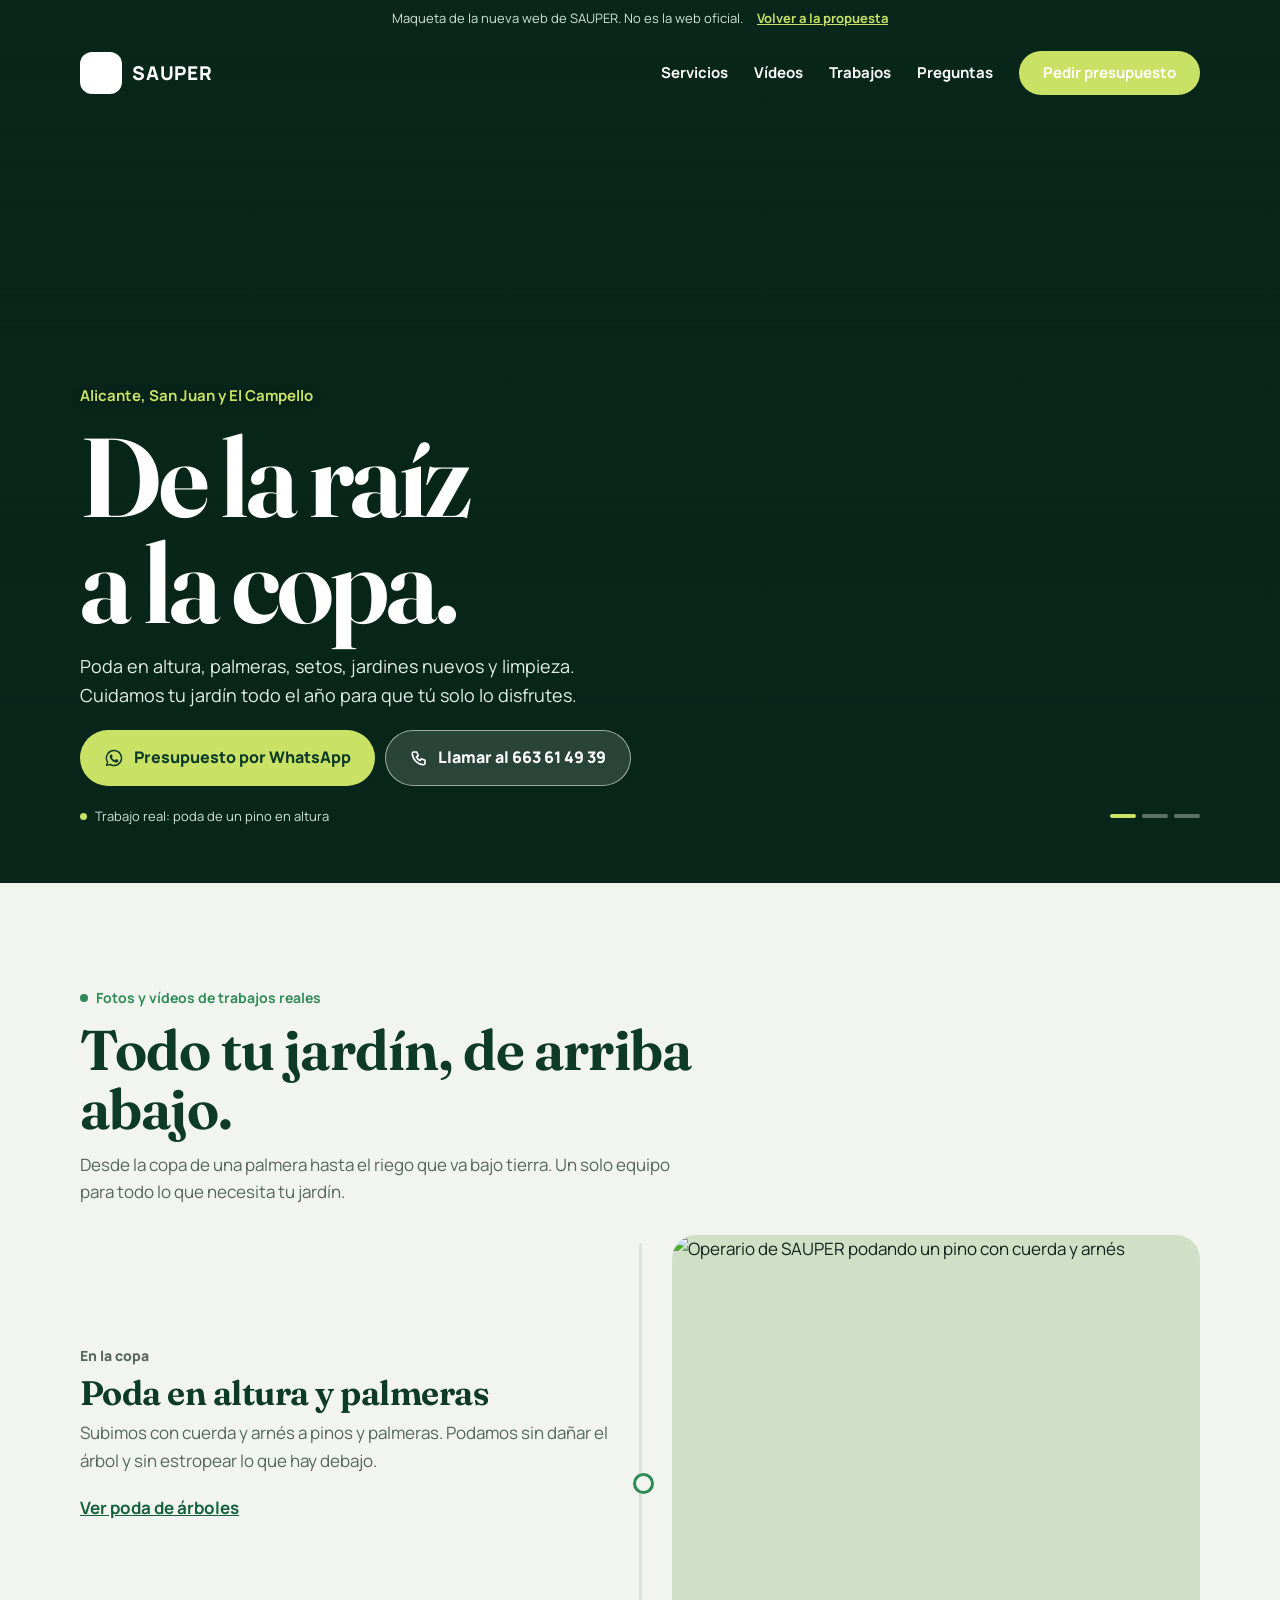
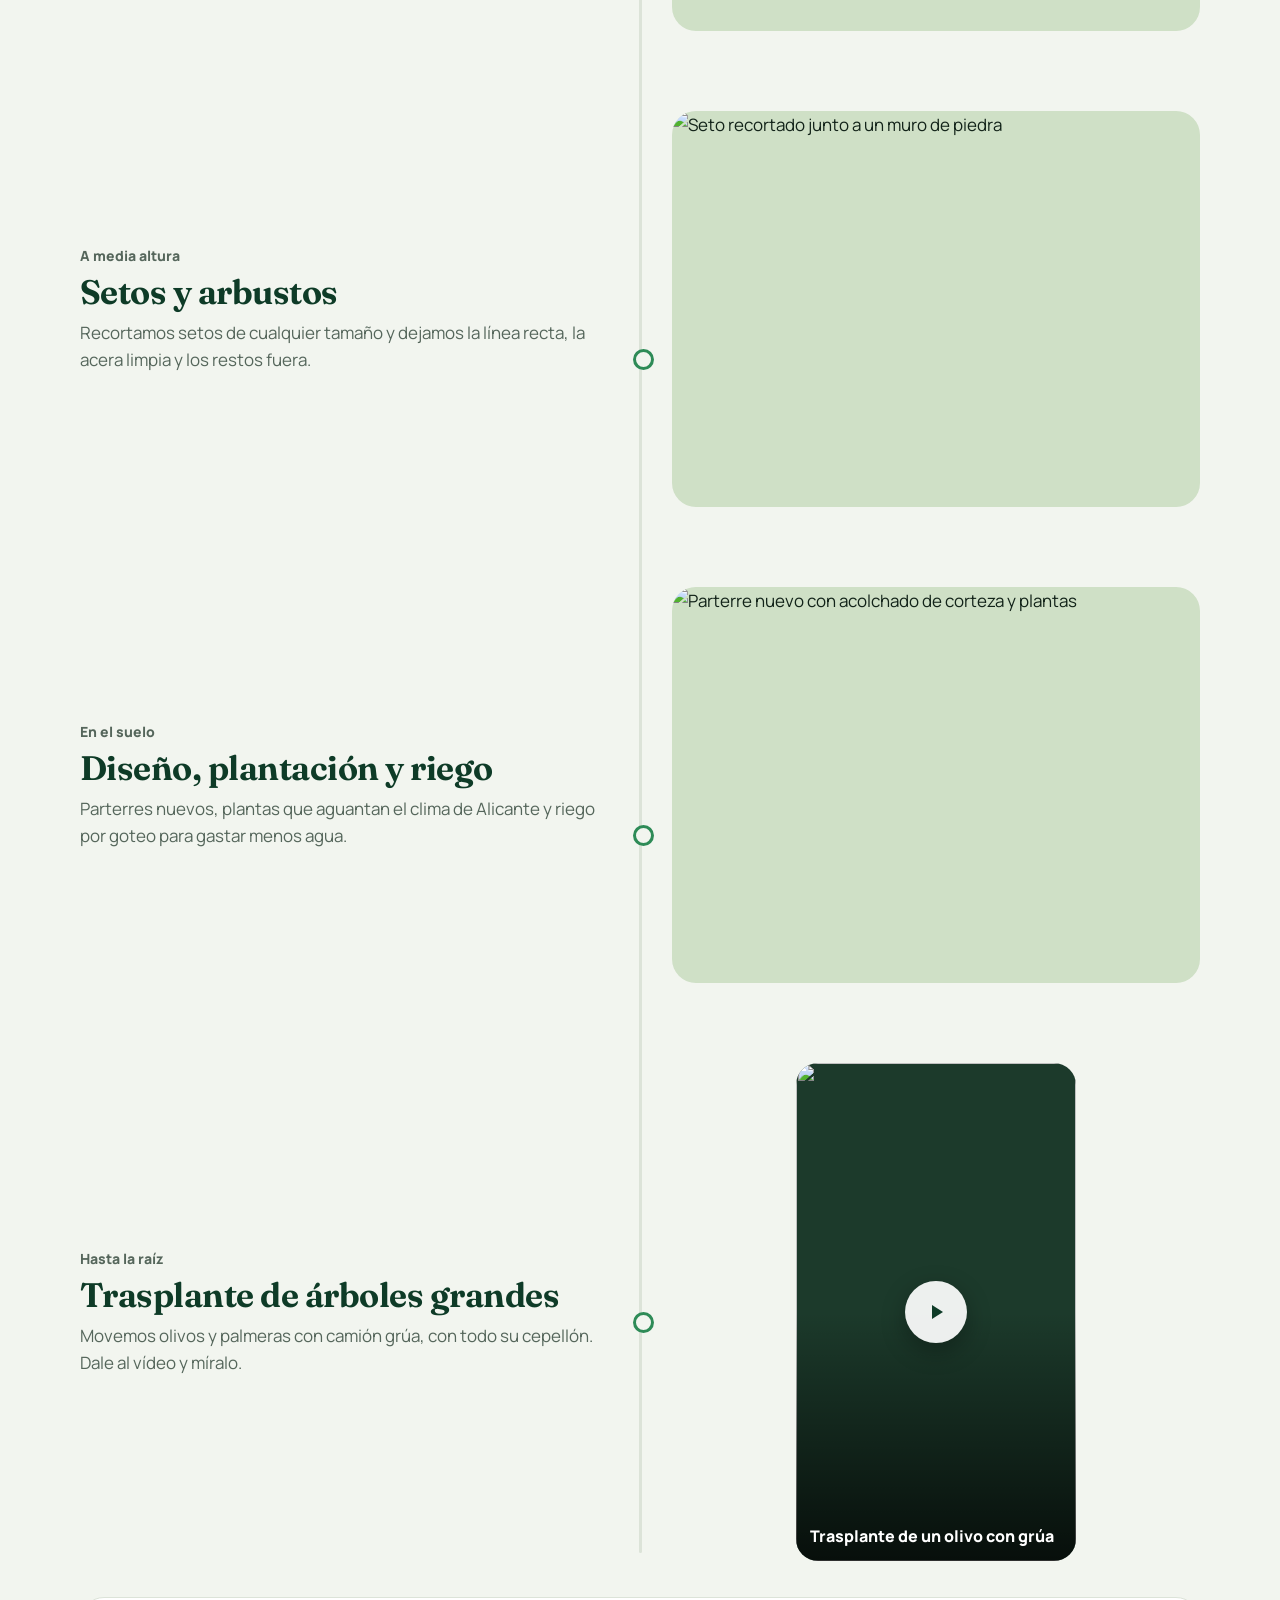
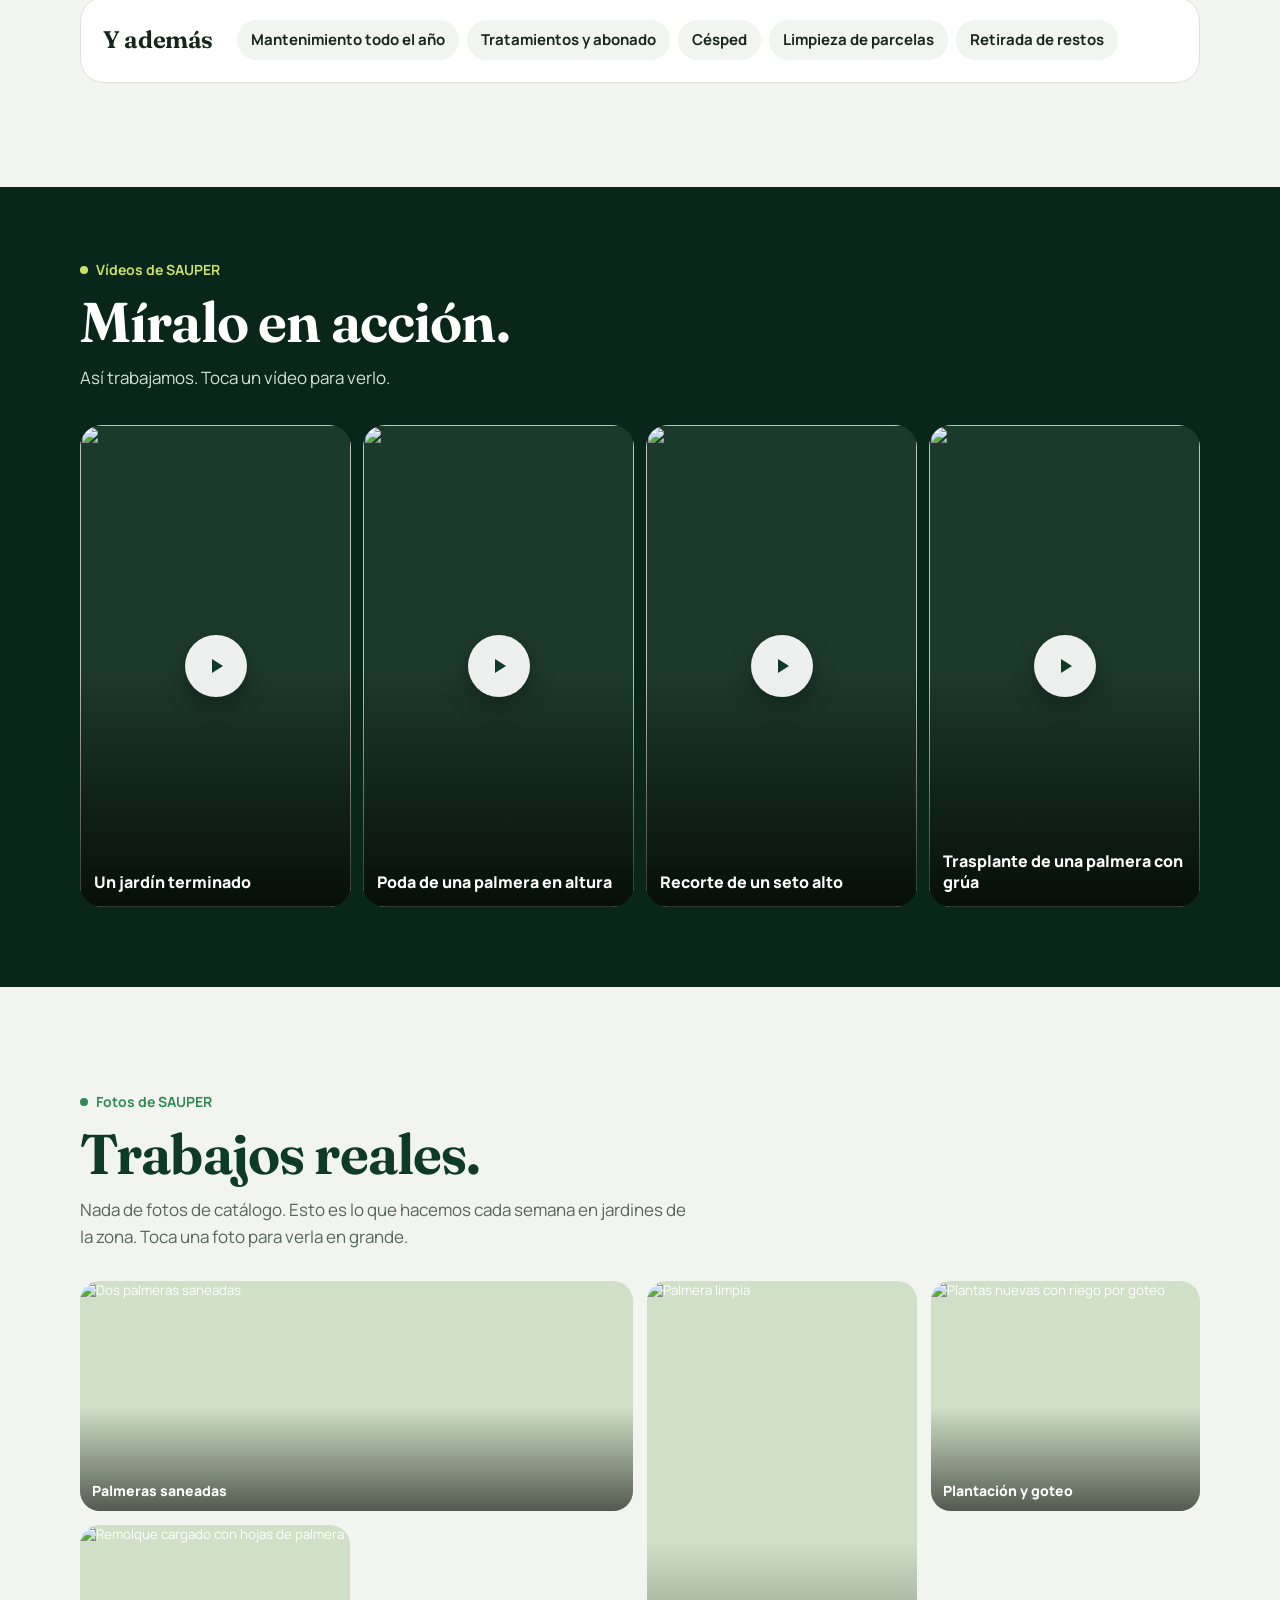
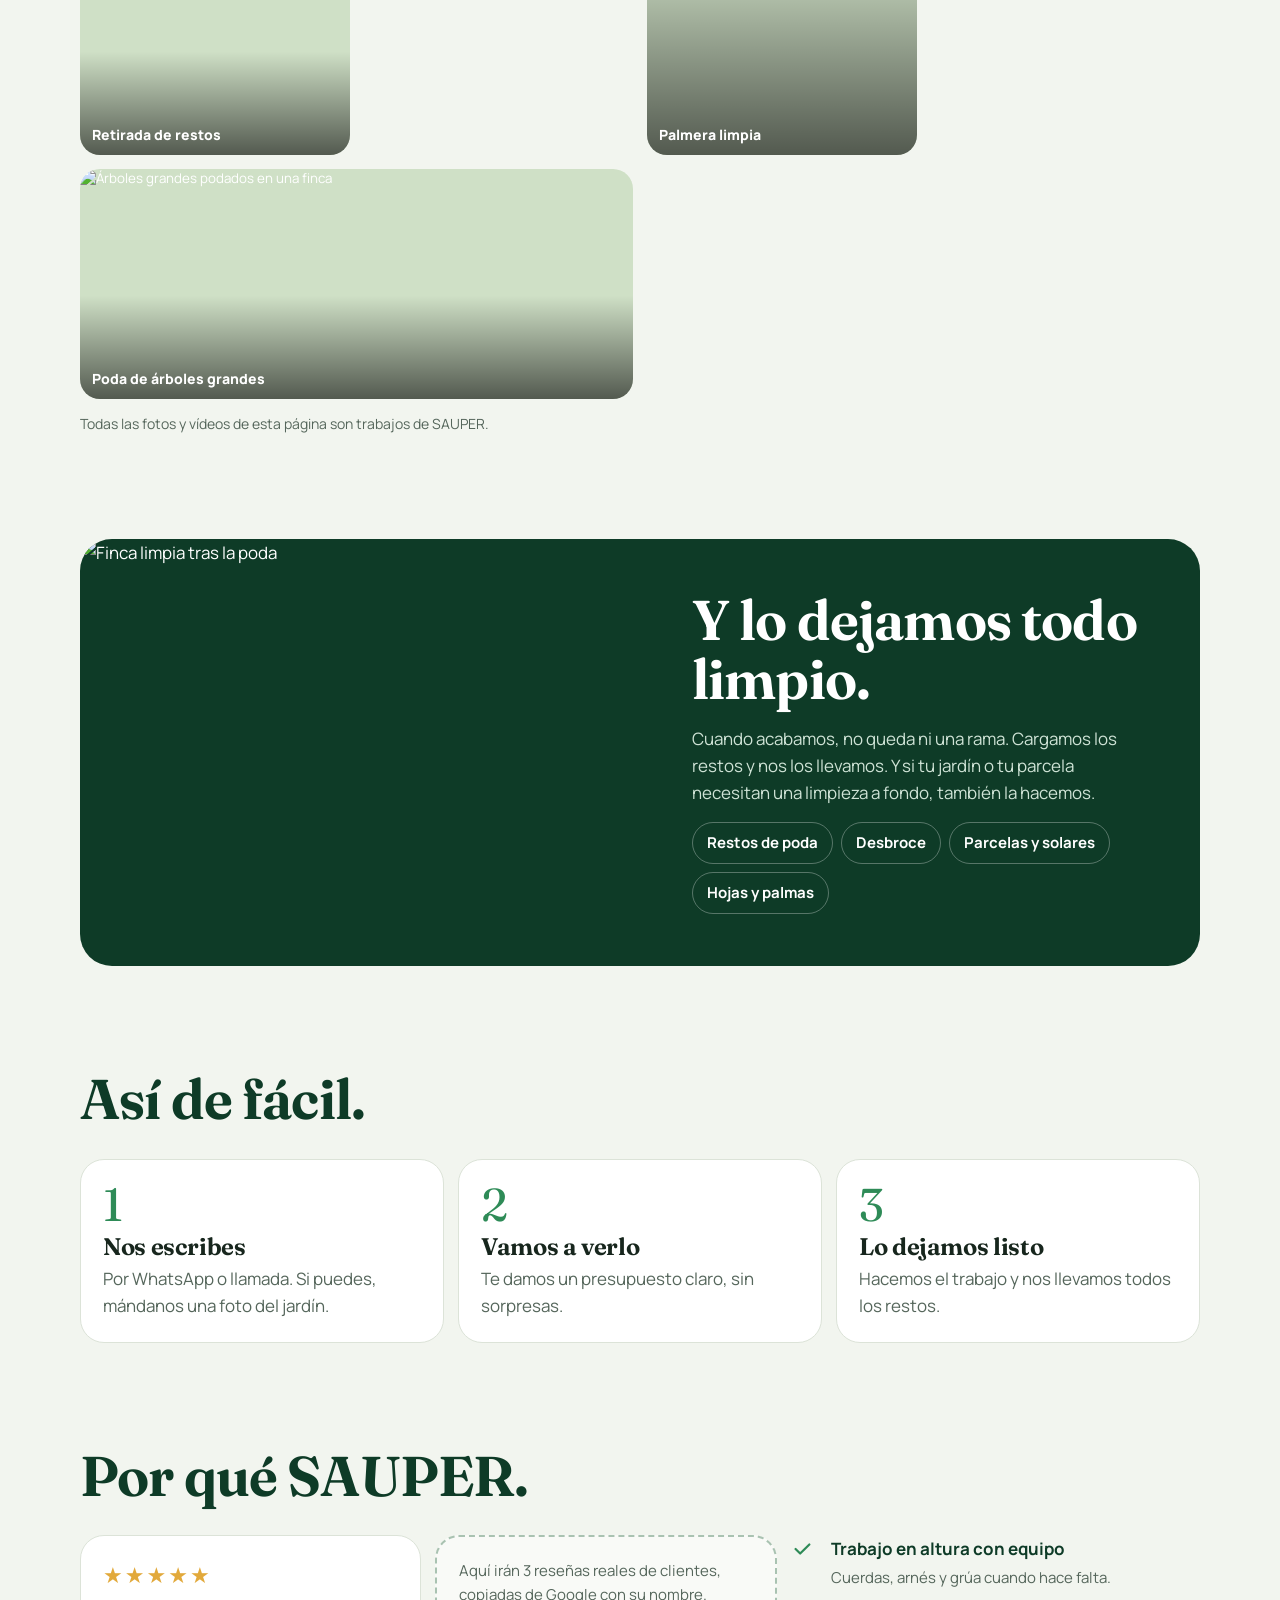
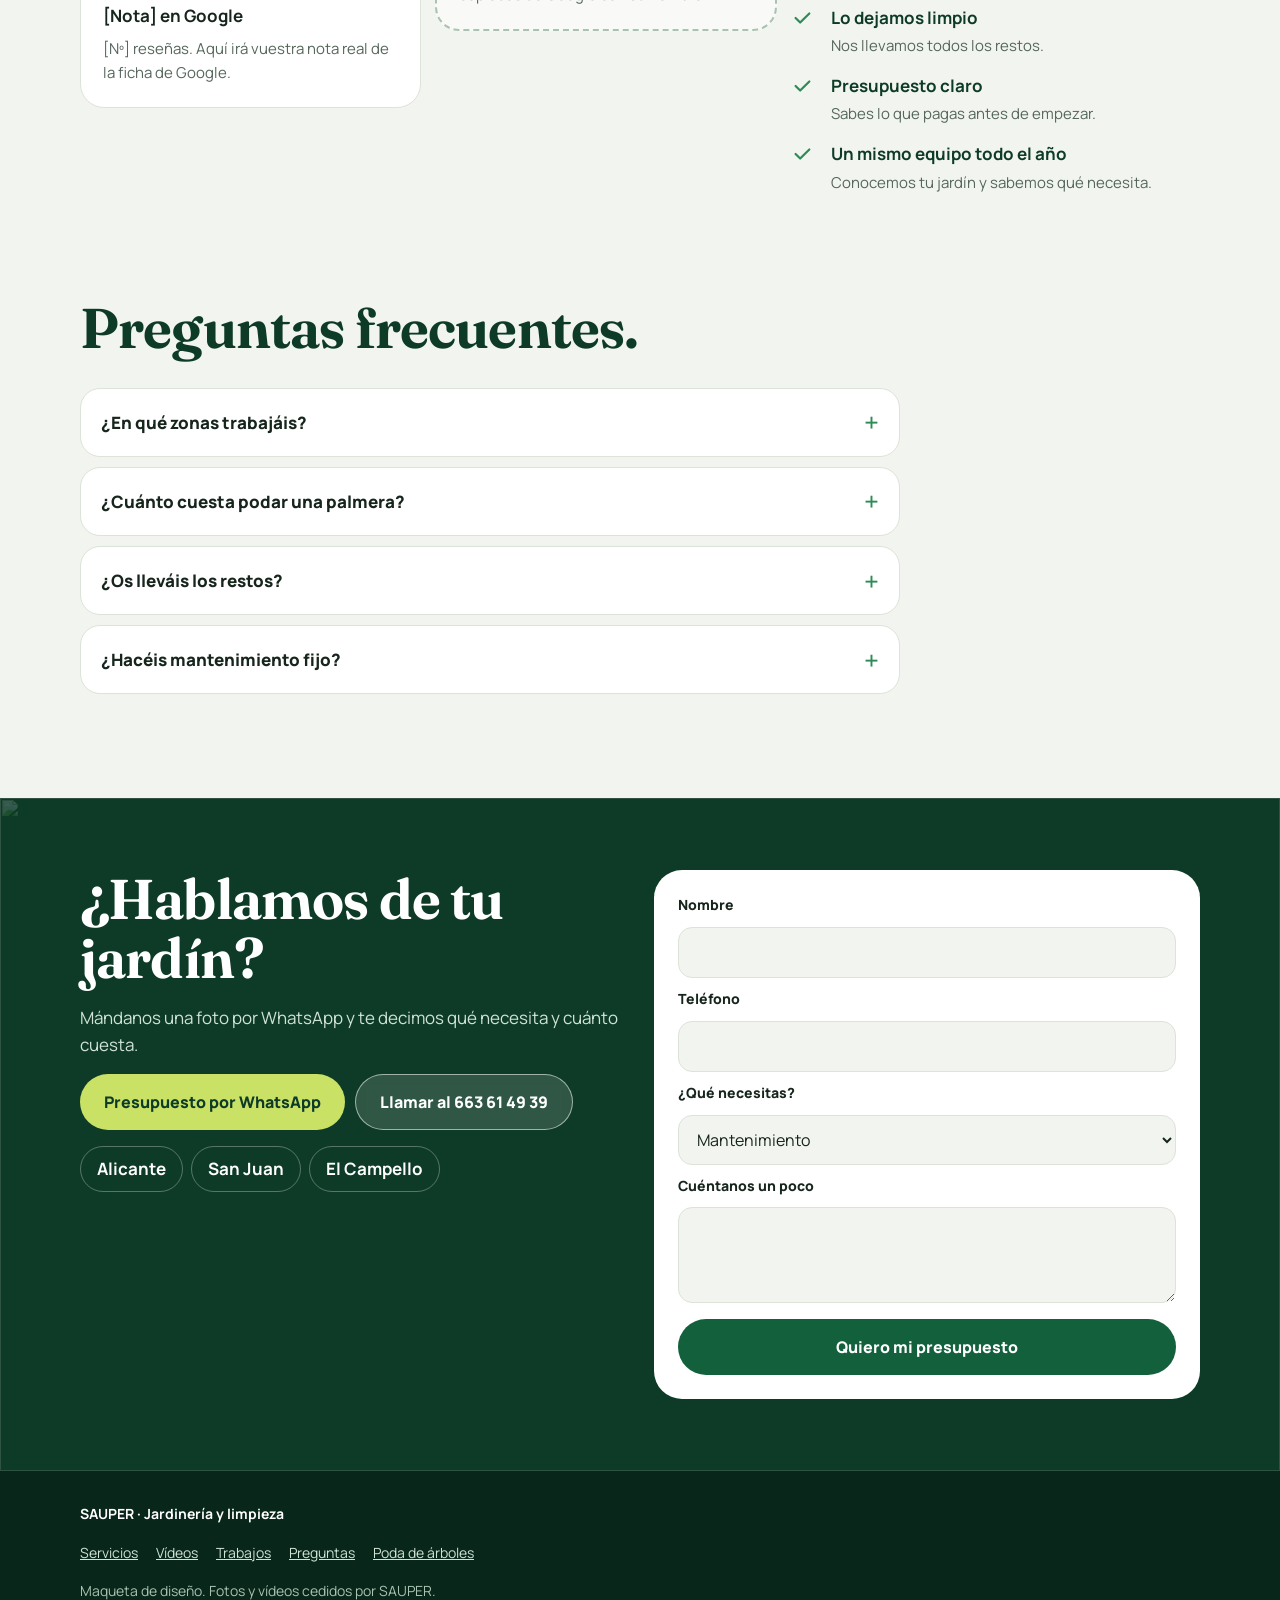
==== commit 8b36ef07: "Hero más legible" ====
--- a/index.html
+++ b/index.html
@@ -10,7 +10,7 @@
 <link rel="preconnect" href="https://fonts.gstatic.com" crossorigin>
 <link rel="preconnect" href="https://lh3.googleusercontent.com">
 <link href="https://fonts.googleapis.com/css2?family=Fraunces:opsz,wght@9..144,500;9..144,650&family=Manrope:wght@400;600;700;800&display=swap" rel="stylesheet">
-<link rel="stylesheet" href="estilo.css?v=2">
+<link rel="stylesheet" href="estilo.css?v=3">
 </head>
 <body>
 
--- a/estilo.css
+++ b/estilo.css
@@ -44,9 +44,9 @@
 .slide img{width:100%;height:100%;object-fit:cover;filter:saturate(1.1) contrast(1.05);transform:scale(1.02)}
 .slide.on img{animation:zoom 8s ease-out forwards}
 @keyframes zoom{from{transform:scale(1.02)}to{transform:scale(1.14)}}
-.hero::after{content:"";position:absolute;inset:0;background:linear-gradient(180deg,rgba(8,38,26,.6) 0%,rgba(8,38,26,0) 24%,rgba(8,38,26,.15) 45%,rgba(8,38,26,.82) 74%,rgba(8,38,26,.96) 100%);pointer-events:none}
+.hero::after{content:"";position:absolute;inset:0;background:linear-gradient(180deg,rgba(8,38,26,.6) 0%,rgba(8,38,26,0) 20%,rgba(8,38,26,.5) 34%,rgba(8,38,26,.88) 55%,rgba(8,38,26,.97) 100%);pointer-events:none}
 .hero-in{position:relative;z-index:2;width:100%;max-width:1160px;margin:0 auto;padding:0 20px 30px;display:grid;gap:16px}
-.hero .zona{font-size:15px;font-weight:700;color:var(--lima)}
+.hero .zona{font-size:15px;font-weight:700;color:var(--lima);text-shadow:0 1px 10px rgba(0,0,0,.45)}
 .hero h1{font-size:clamp(52px,15vw,112px);color:var(--blanco);line-height:.95;letter-spacing:-0.03em}
 .hero h1 span{display:block}
 .hero .sub{font-size:18px;color:#E3EEE6;max-width:28em}
